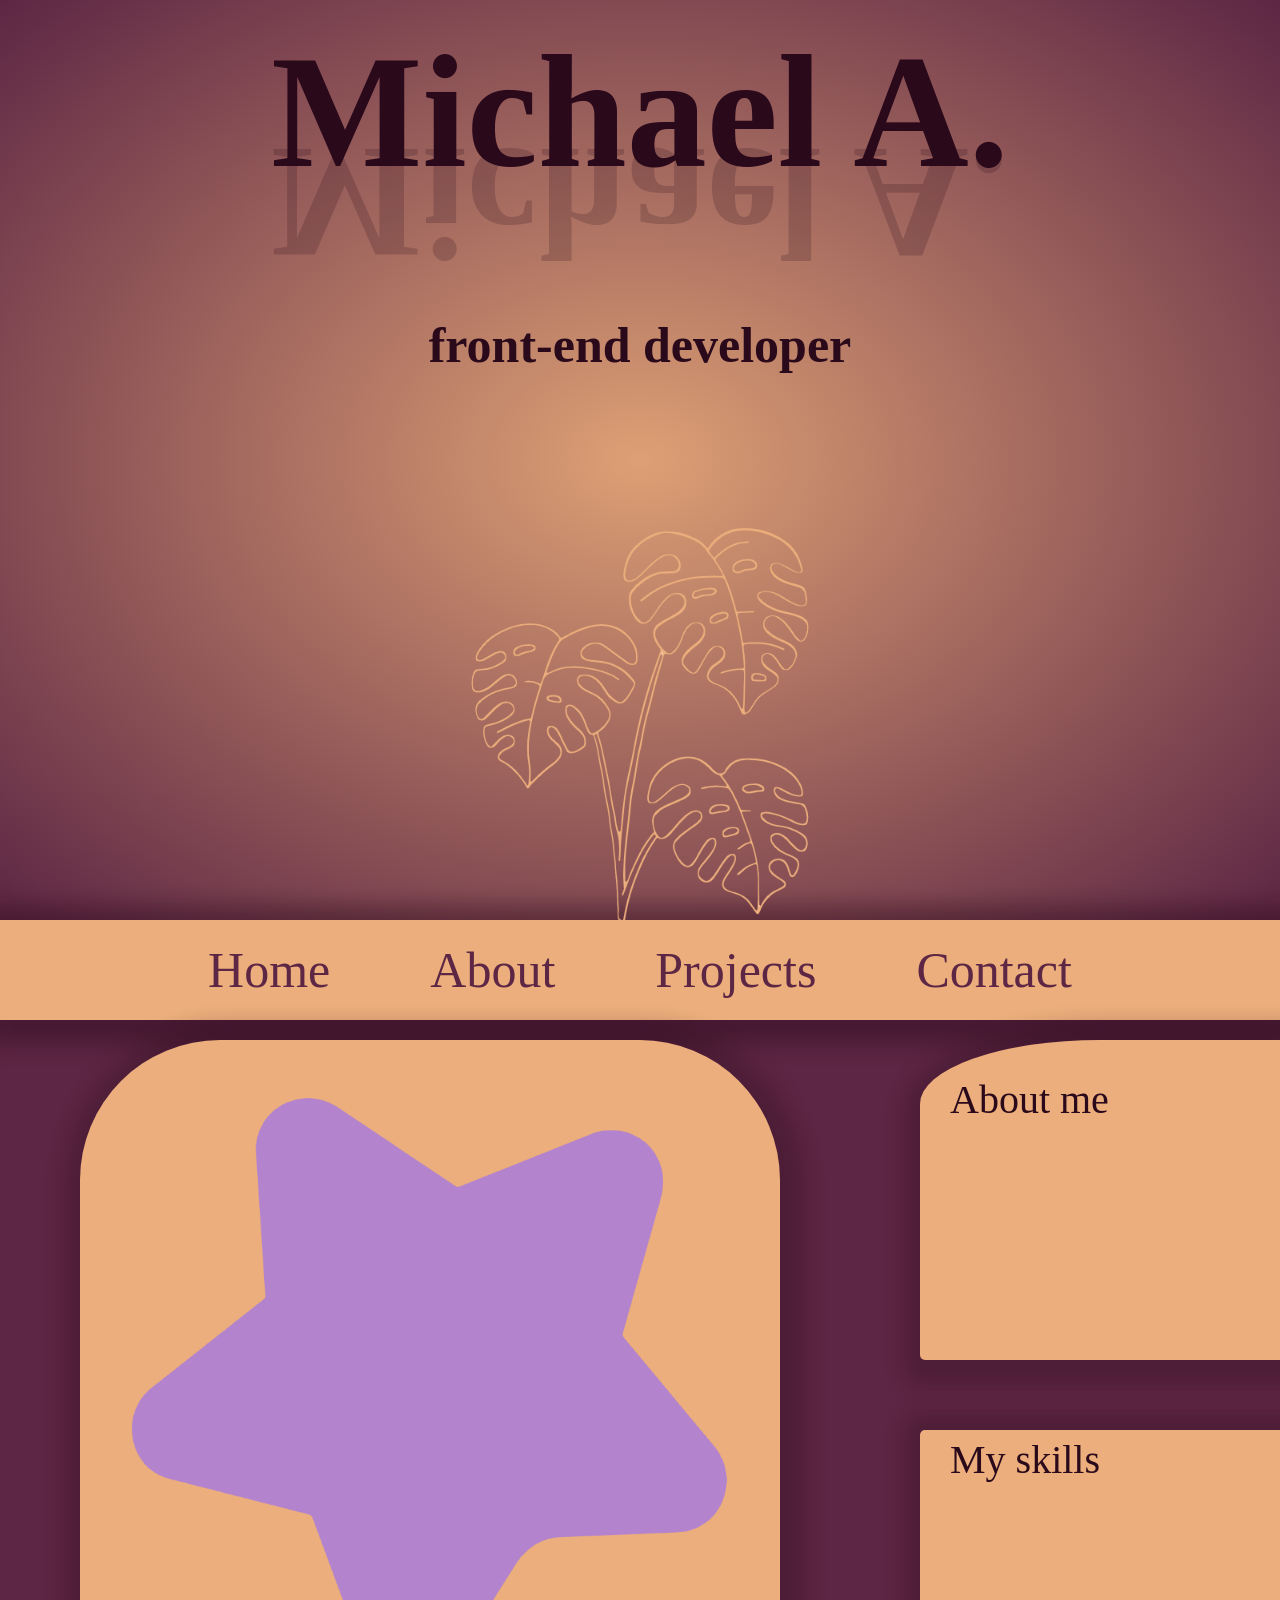
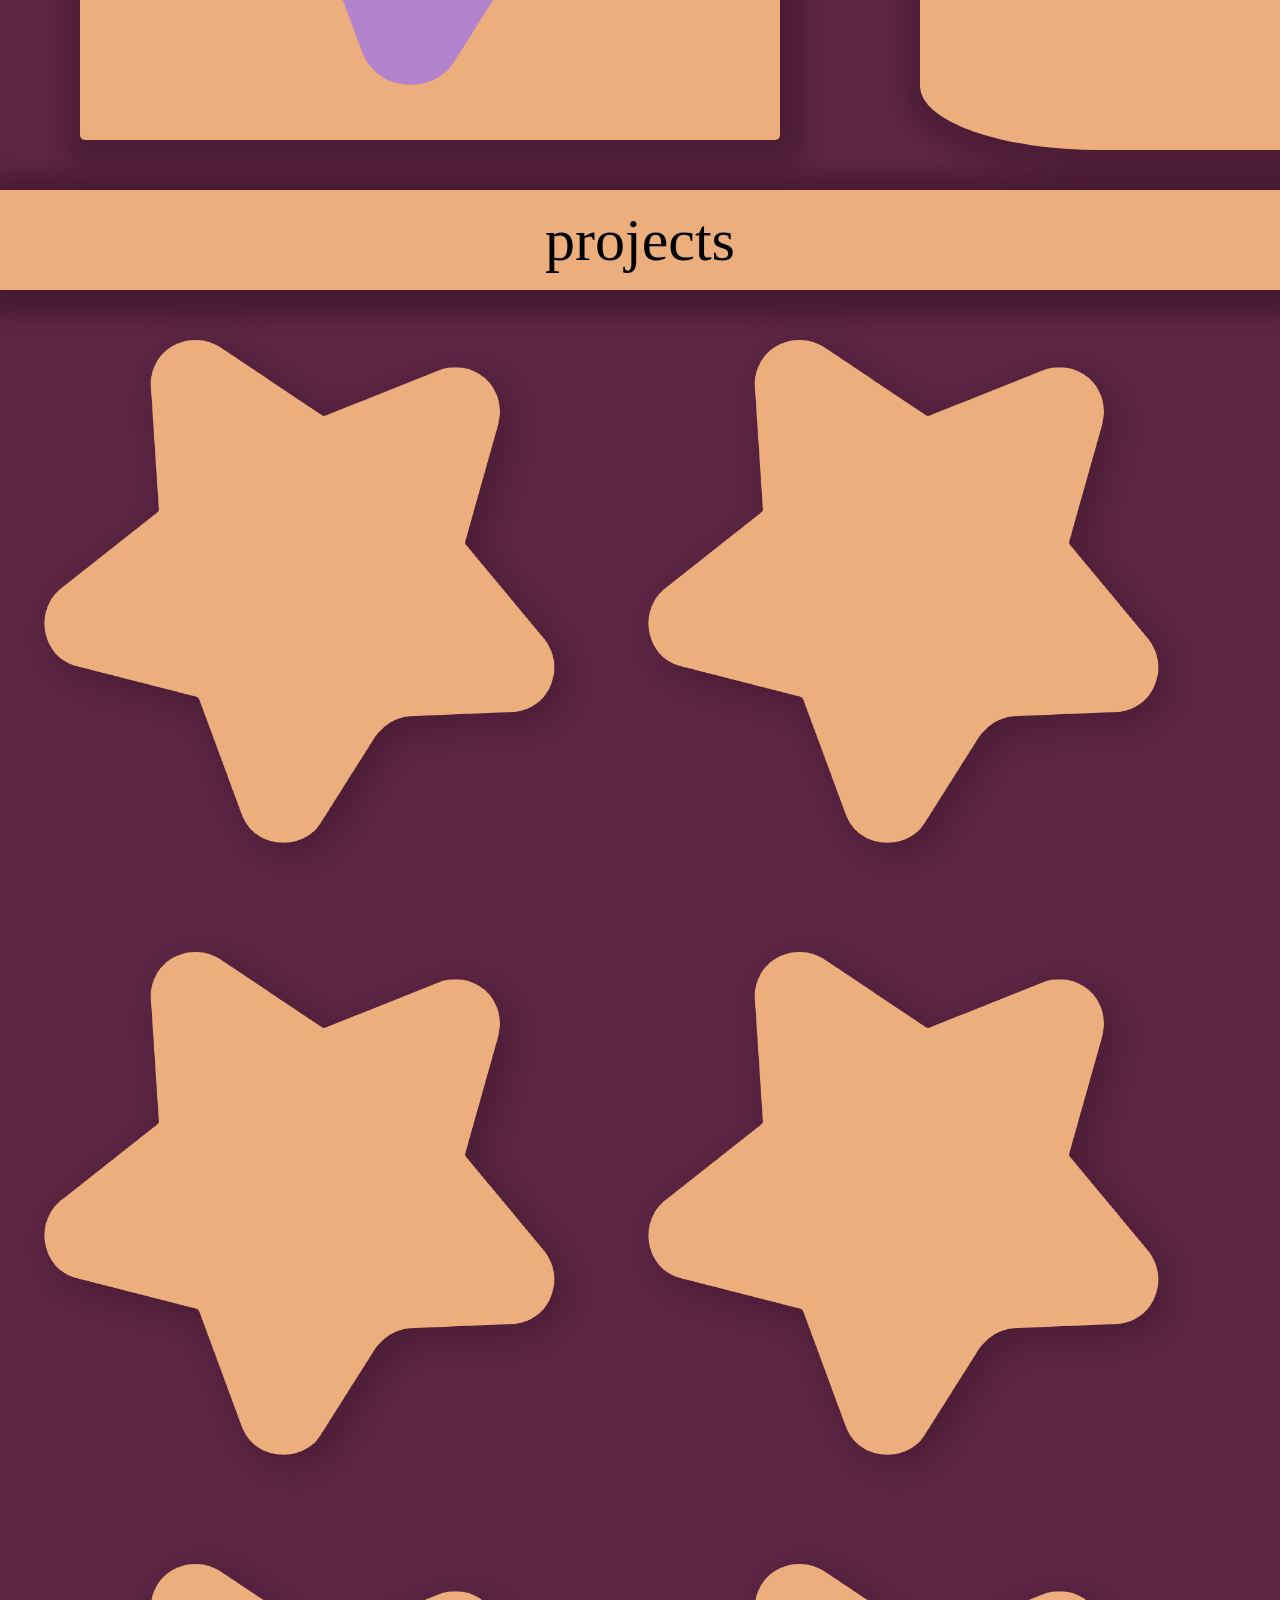
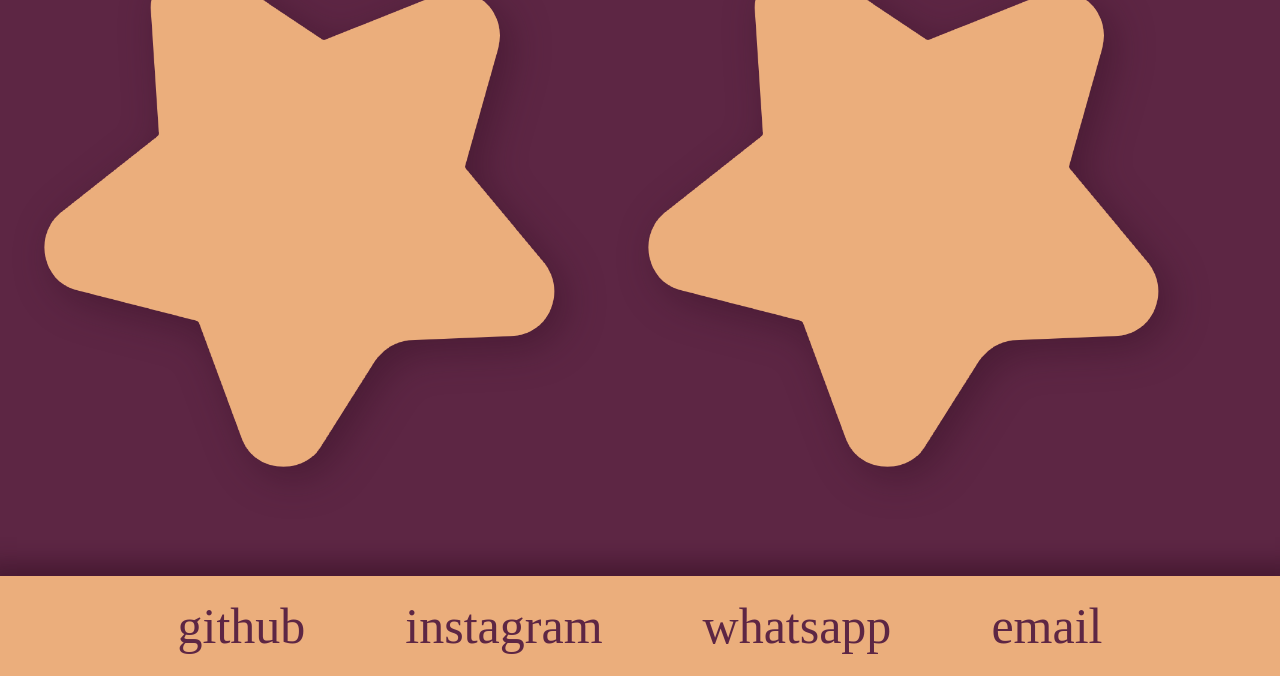
==== index.html @ 5c106587 "changed places on folder" ====
<!DOCTYPE html>
<html lang="en">
<head>
    <meta charset="UTF-8">
    <meta name="viewport" content="width=device-width, initial-scale=1.0">
    <title>Portfolio</title>
    <link rel = "stylesheet" href="style.css">
</head>
<body> 
    <header id="home">
        
        <h1>Michael A.</h1>
        <h1 class="flip">Michael A.</h1>
        <h2>front-end developer</h2>
        <img class = headerimg src = "monstera.png" alt = "some image">

    </header>
    <nav class = "top">
        <a href="#home">Home</a>
        <a href="#about">About</a>
        <a href="#projects">Projects</a>
        <a href="#contact">Contact</a>
        
        
    </nav>
    <article>
        <img class = articleimg src = "second_star.png" alt="another image">
       
        <section id="about">
            <p class="aboutme">About me</p>
            <aside>
                <p class="myskills">My skills</p>
            </aside>
        </section>
    </article>
    <nav class = "bottom">
        <p class="projectsnav">projects</p>
    </nav>
              

<projects id="projects">
                <a href="First project/bones.html"><img class= linkimg src="third_star.png"></a>
                <a href="CrudCrud/FunnyName.html"><img class= linkimg src="third_star.png"></a>
                <a href="#projects"><img class= linkimg src="third_star.png"></a>
                <a href="#contact"><img class= linkimg src="third_star.png"></a>
                <a href="#projects"><img class= linkimg src="third_star.png"></a>
                <a href="#contact"><img class= linkimg src="third_star.png"></a>
</projects>


<footer id="contact">
        <a href="https://github.com/silvamike1710-oss">github</a>
        <a href="#about">instagram</a>
        <a href="#projects">whatsapp</a>
        <a href="mailto:silvamike1710@gmail.com">email</a>
</footer>

</body> 
</html>
---- style.css ----
* {
  margin: 0;
  padding: 0;
  box-sizing: border-box;
}

body {
    background: rgb(93, 38, 68)
}


header {
    align-items: center;
    text-align: center;
    font-size: 80px;
    width: 100%;
    height: 920px;
    background: radial-gradient(rgba(235, 173, 122, 0.9),rgba(93, 38, 68, 1));
    line-height: 250px;
    display: flex;
    justify-content: center;
    flex-direction: column;
}
h1 {
    font-family: corela;
    line-height: 35px;
    color:rgb(42, 9, 27);
    margin-top: 100px;
}
.flip {
    margin-top: 55px;
    display: inline-block;
    transform: scaleY(-1);
    color: rgba(42, 9, 27, 0.2);
}
h2{
        font-family: corela;
        font-size: 50px;
        color:rgb(42, 9, 27);
    }

.headerimg {
        width: 400px;
        height: 400px;
        display: block;
        margin-top: 55px;
        
    }
/* this is supposed to have a picture of me */
.articleimg {
        width: 700px;
        height: 700px;
        margin-left: 80px;
        margin-top: 20px;
        background: rgb(235, 174, 124);
        border-radius: 20% 20% 5px 5px;
        box-shadow:5px 5px 20px 20px rgba(42, 9, 27, 0.3)

}

article {
    font-size: 40px;
    display: flex;
    color:rgb(42, 9, 27);
    
}


/* this has an about me */
section {
    width: 900px;
    height: 320px;
    background: rgb(235, 174, 124);
    flex-direction: right;
    margin-top:20px;
    border-radius: 20% 20% 5px 5px;
    margin-left: 140px;
    color:rgb(42, 9, 27);
    box-shadow:5px 5px 20px 20px rgba(42, 9, 27, 0.3)
}
p {
    font-family: "arial narrow 7";
}
.aboutme {

    margin-top: 30px;
    margin-left: 30px;
    line-height: 60px;
    color:rgb(42, 9, 27);
    
    

}

.myskills {

    margin-top: 50px;
    margin-left: 30px;
    line-height: 60px;
    color:rgb(42, 9, 27);
    


}

aside {
    width: 900px;
    height: 320px;
    background: rgb(235, 174, 124);
    flex-direction: right;
    margin-top:300px;
    border-radius: 5px 5px 20% 20% ;
    margin-left: 0px;
    box-shadow:5px 5px 20px 20px rgba(42, 9, 27, 0.3)

}


a:hover {
    text-decoration: none;
    font-size: 50px;
    color: rgb(256, 206, 111);
}

a:visited {
    text-decoration: none;
    font-size: 50px;
    color:rgb(197, 102, 50);
}


a {
    text-decoration: none;
    font-size: 50px;
    color:rgb(93, 38, 68);
    
}

.top {
    font-size: 60px;
    text-align: center;
    align-items: center;
    width: 100% ;
    height: 100px;
    background:rgb(235, 174, 124);
    line-height: 100px;
    display: flex;
    gap: 100px;
    justify-content: center;
    font-family: "arial narrow 7";
    box-shadow:0px 5px 20px 20px rgba(42, 9, 27, 0.4)
}
.bottom {
    margin-top: 50px;
    font-size: 60px;
    text-align: center;
    align-items: center;
    width: 100% ;
    height: 100px;
    background:rgb(235, 174, 124);
    line-height: 100px;
    display: flex;
    gap: 100px;
    justify-content: center;
    box-shadow:5px 5px 20px 20px rgba(42, 9, 27, 0.4)

}
projects {
    flex-direction: row;
    filter: drop-shadow(10px 10px 20px #2a091b66);
    
}

.linkimg {
    width: 600px;
    height: 600px;
}

footer {
    font-family:"arial narrow 7" ;
    font-size: 60px;
    margin-top: 50px;
    text-align: center;
    align-items: center;
    width: 100% ;
    height: 100px;
    background:rgb(235, 174, 124);
    line-height: 00px;
    display: flex;
    gap: 100px;
    justify-content: center;
    box-shadow:5px 5px 20px 20px rgba(42, 9, 27, 0.4)


}
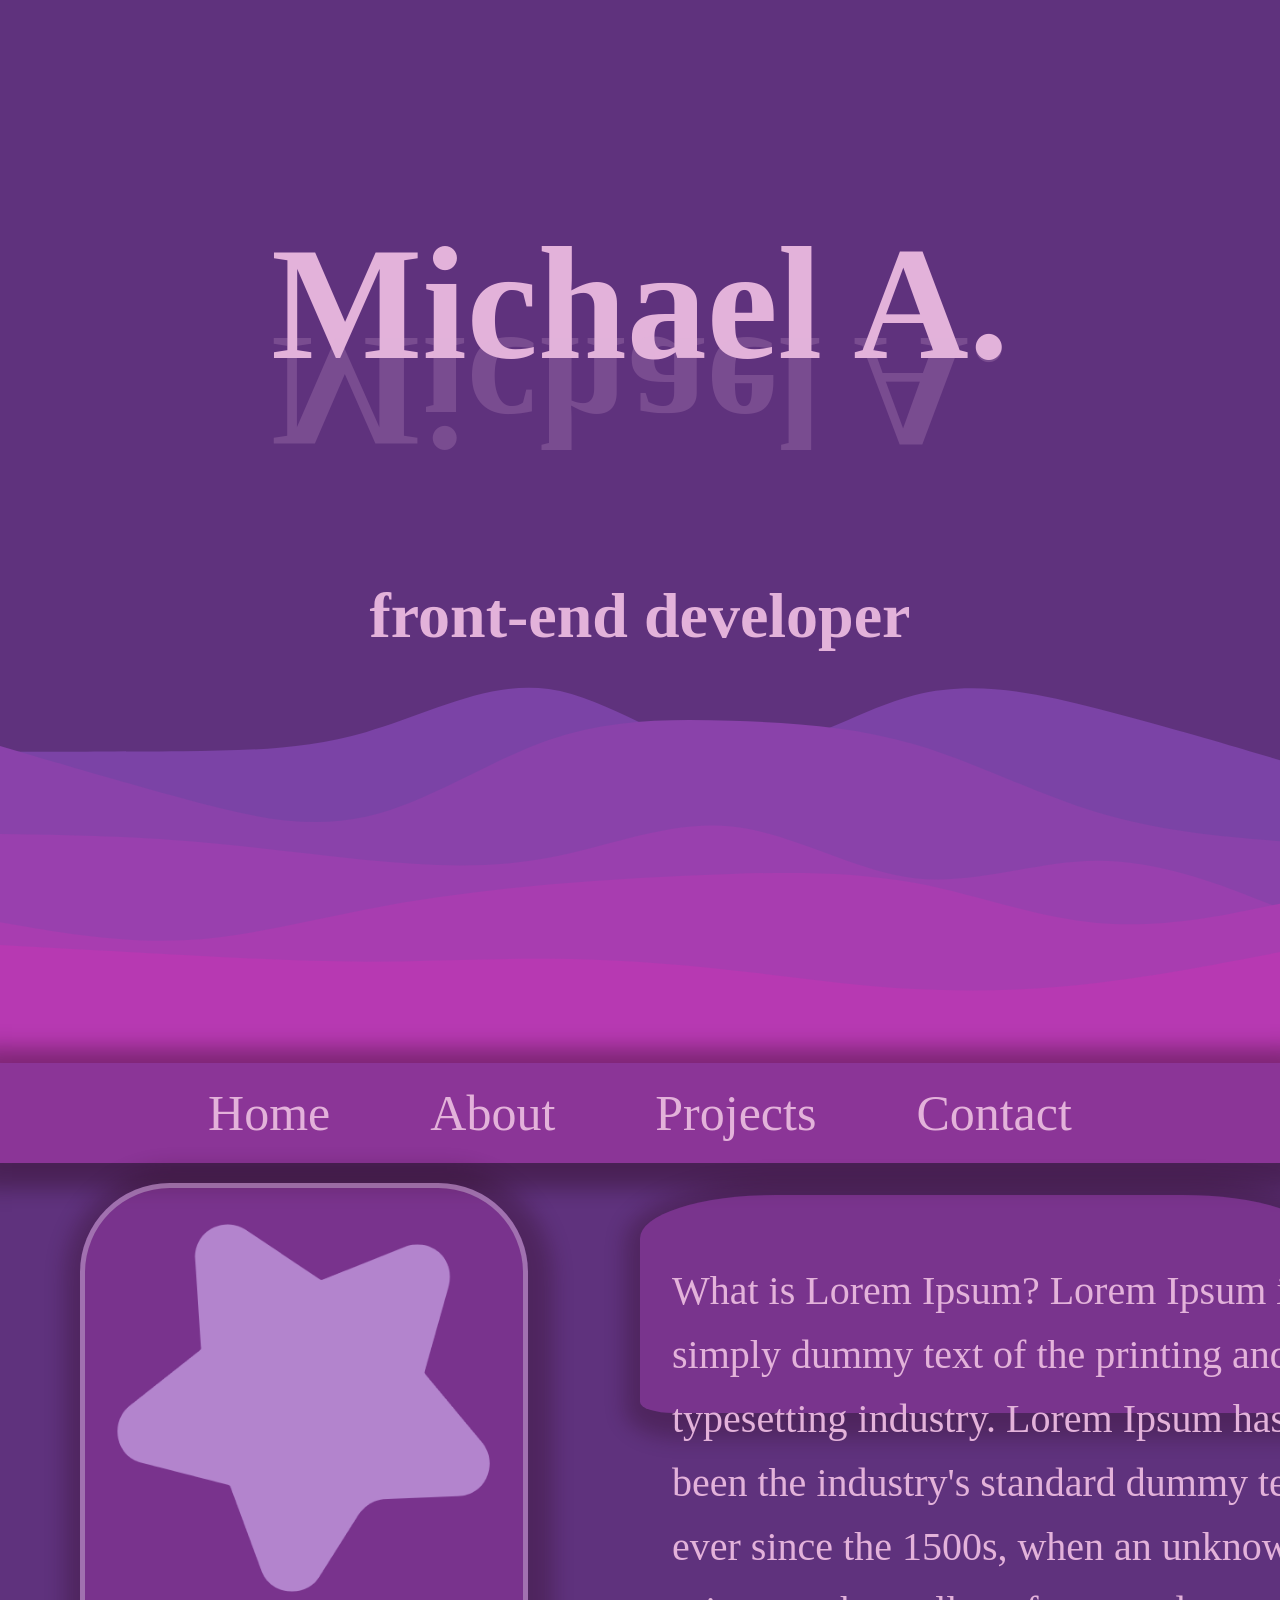
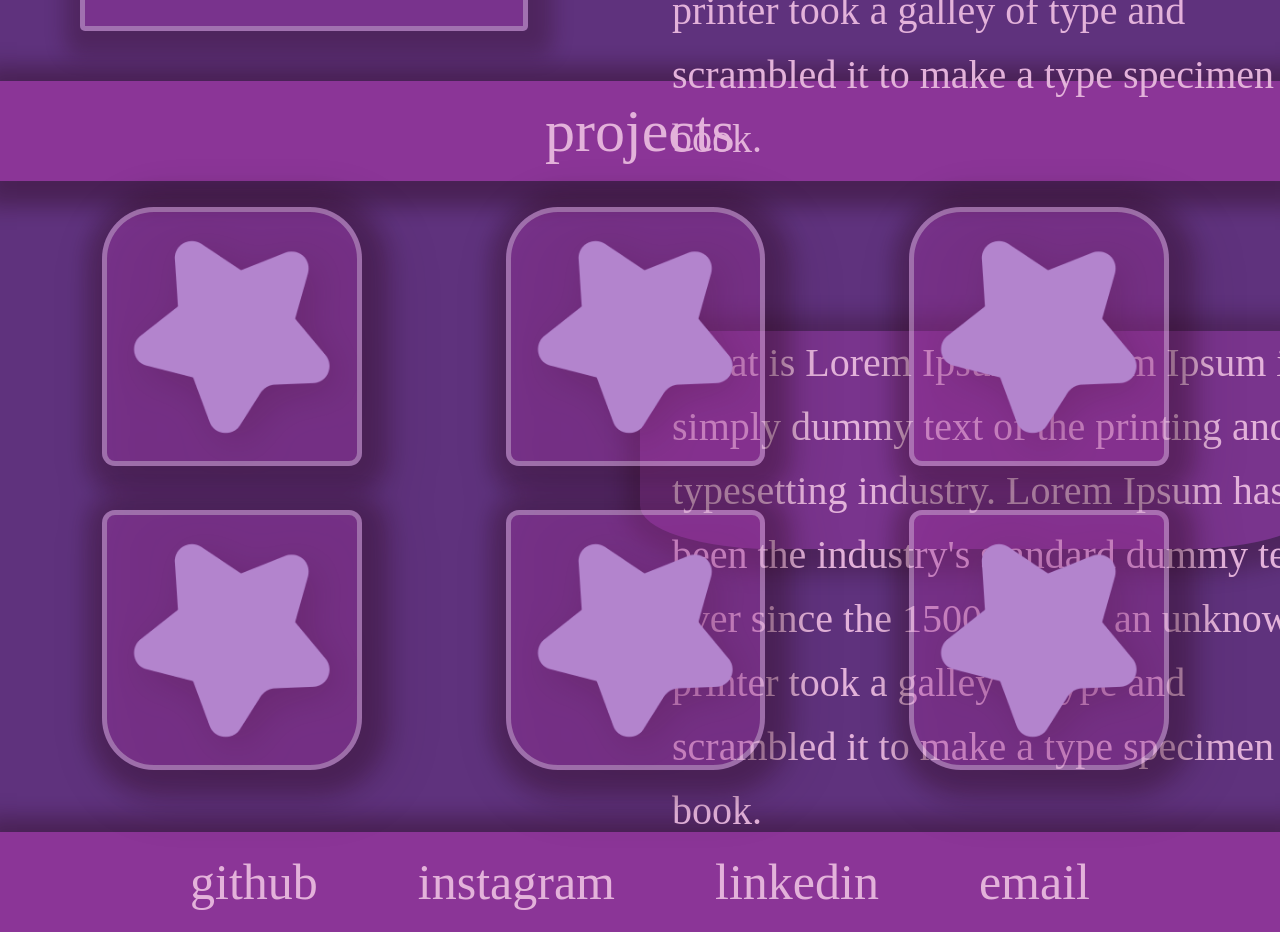
==== commit 5d7cfbe1: "changed absolutely everything" ====
--- a/index.html
+++ b/index.html
@@ -12,7 +12,7 @@
         <h1>Michael A.</h1>
         <h1 class="flip">Michael A.</h1>
         <h2>front-end developer</h2>
-        <img class = headerimg src = "monstera.png" alt = "some image">
+        <img class = headerimg src = "layered-waves-haikei.svg" alt = "some image">
 
     </header>
     <nav class = "top">
@@ -27,9 +27,15 @@
         <img class = articleimg src = "second_star.png" alt="another image">
        
         <section id="about">
-            <p class="aboutme">About me</p>
+            <p class="aboutme">What is Lorem Ipsum?
+
+Lorem Ipsum is simply dummy text of the printing and typesetting industry. Lorem Ipsum has been the industry's standard dummy 
+text ever since the 1500s, when an unknown printer took a galley of type and scrambled it to make a type specimen book. </p>
             <aside>
-                <p class="myskills">My skills</p>
+                <p class="myskills">What is Lorem Ipsum?
+
+Lorem Ipsum is simply dummy text of the printing and typesetting industry. Lorem Ipsum has been the industry's standard dummy 
+text ever since the 1500s, when an unknown printer took a galley of type and scrambled it to make a type specimen book. </p>
             </aside>
         </section>
     </article>
@@ -39,19 +45,21 @@
               
 
 <projects id="projects">
-                <a href="First project/bones.html"><img class= linkimg src="third_star.png"></a>
-                <a href="CrudCrud/FunnyName.html"><img class= linkimg src="third_star.png"></a>
-                <a href="#projects"><img class= linkimg src="third_star.png"></a>
-                <a href="#contact"><img class= linkimg src="third_star.png"></a>
-                <a href="#projects"><img class= linkimg src="third_star.png"></a>
-                <a href="#contact"><img class= linkimg src="third_star.png"></a>
+                <a href="First project/bones.html"> <img class= linkimg src="second_star.png"></a>
+                <a href="CrudCrud/FunnyName.html">  <img class= linkimg src="second_star.png"></a>
+                <a href="#projects">                <img class= linkimg src="second_star.png"></a>
+                
+                
+                <a href="#contact">                 <img class= linkimg2 src="second_star.png"></a>
+                <a href="#projects">                <img class= linkimg2 src="second_star.png"></a>
+                <a href="#projects">                 <img class= linkimg2 src="second_star.png"></a>
 </projects>
 
 
 <footer id="contact">
         <a href="https://github.com/silvamike1710-oss">github</a>
         <a href="#about">instagram</a>
-        <a href="#projects">whatsapp</a>
+        <a href="#projects">linkedin</a>
         <a href="mailto:silvamike1710@gmail.com">email</a>
 </footer>
 
--- a/style.css
+++ b/style.css
@@ -5,117 +5,125 @@
 }
 
 body {
-    background: rgb(93, 38, 68)
-}
-
-
+    background: rgb(95, 50, 125)
+    
+}
+
+p {
+    font-family: "arial narrow 7";
+}
+
+/*Main Header*/
 header {
     align-items: center;
     text-align: center;
     font-size: 80px;
     width: 100%;
-    height: 920px;
-    background: radial-gradient(rgba(235, 173, 122, 0.9),rgba(93, 38, 68, 1));
-    line-height: 250px;
+    height: auto;
+    line-height: 26rem;
     display: flex;
     justify-content: center;
     flex-direction: column;
 }
 h1 {
     font-family: corela;
-    line-height: 35px;
-    color:rgb(42, 9, 27);
-    margin-top: 100px;
+    line-height: 2rem;
+    color:rgb(227, 178, 218);
+    margin-top: 18rem;
 }
 .flip {
-    margin-top: 55px;
+    margin-top: 3.5rem;
     display: inline-block;
     transform: scaleY(-1);
-    color: rgba(42, 9, 27, 0.2);
+    color: rgba(227, 178, 218, 0.2);
 }
 h2{
         font-family: corela;
-        font-size: 50px;
-        color:rgb(42, 9, 27);
-    }
-
-.headerimg {
-        width: 400px;
-        height: 400px;
-        display: block;
-        margin-top: 55px;
+        font-size: 4rem;
+        color:rgb(227, 178, 218);
         
     }
+/*plant*/
+.headerimg {
+        width: 100%;
+        display: block;
+        z-index: -10;
+        display: flex;
+        margin-top: -48%;
+    }
+/**/
+
+
 /* this is supposed to have a picture of me */
 .articleimg {
-        width: 700px;
-        height: 700px;
+        width: 35vw;
         margin-left: 80px;
         margin-top: 20px;
-        background: rgb(235, 174, 124);
+        background:rgba(183, 57, 178, 0.3);
         border-radius: 20% 20% 5px 5px;
-        box-shadow:5px 5px 20px 20px rgba(42, 9, 27, 0.3)
-
-}
-
+        box-shadow:5px 5px 20px 20px rgba(42, 9, 27, 0.3);
+        border: 5px solid rgba(255, 255, 255, 0.3);
+}
+/*star thing, temporary*/
 article {
     font-size: 40px;
     display: flex;
-    color:rgb(42, 9, 27);
+    color:rgba(227, 178, 218);
+    
     
 }
 
 
 /* this has an about me */
 section {
-    width: 900px;
-    height: 320px;
-    background: rgb(235, 174, 124);
+    width: 53vw;
+    height: 17vw;
+    background:rgba(183, 57, 178, 0.3);
     flex-direction: right;
-    margin-top:20px;
-    border-radius: 20% 20% 5px 5px;
-    margin-left: 140px;
-    color:rgb(42, 9, 27);
-    box-shadow:5px 5px 20px 20px rgba(42, 9, 27, 0.3)
-}
-p {
-    font-family: "arial narrow 7";
-}
+    margin-top:2rem;
+    border-radius: 20% 20% 5% 5%  ;
+    margin-left: 7rem;
+    color:rgb(227, 178, 218);
+    box-shadow:5px 5px 20px 20px rgba(42, 9, 27, 0.3);
+    
+}
+/*inside section*/
 .aboutme {
 
-    margin-top: 30px;
-    margin-left: 30px;
-    line-height: 60px;
-    color:rgb(42, 9, 27);
-    
-    
-
-}
-
+    margin-top: 4rem;
+    margin-left: 2rem;
+    line-height: 4rem;
+    color:rgb(227, 178, 218);
+    
+    
+
+}
+/*inside aside*/
 .myskills {
-
-    margin-top: 50px;
-    margin-left: 30px;
-    line-height: 60px;
-    color:rgb(42, 9, 27);
-    
-
-
-}
-
+    
+    margin-top: 3rem;
+    margin-left: 2rem;
+    line-height: 4rem;
+    color:rgb(227, 178, 218);
+    
+
+
+}
+/*under section*/
 aside {
-    width: 900px;
-    height: 320px;
-    background: rgb(235, 174, 124);
+    width: 53vw;
+    height: 17vw;
+    background:rgba(183, 57, 178, 0.3);
     flex-direction: right;
-    margin-top:300px;
-    border-radius: 5px 5px 20% 20% ;
+    margin-top:10rem;
+    border-radius: 5% 5% 20% 20% ;
     margin-left: 0px;
-    box-shadow:5px 5px 20px 20px rgba(42, 9, 27, 0.3)
-
-}
-
-
+    box-shadow:5px 5px 20px 20px rgba(42, 9, 27, 0.3);
+    
+
+}
+
+/*nav things*/
 a:hover {
     text-decoration: none;
     font-size: 50px;
@@ -132,7 +140,7 @@
 a {
     text-decoration: none;
     font-size: 50px;
-    color:rgb(93, 38, 68);
+    color:rgb(227, 178, 218);
     
 }
 
@@ -142,7 +150,7 @@
     align-items: center;
     width: 100% ;
     height: 100px;
-    background:rgb(235, 174, 124);
+    background:rgba(183, 57, 178, 0.5);
     line-height: 100px;
     display: flex;
     gap: 100px;
@@ -157,23 +165,52 @@
     align-items: center;
     width: 100% ;
     height: 100px;
-    background:rgb(235, 174, 124);
+    background:rgba(183, 57, 178, 0.5);
     line-height: 100px;
     display: flex;
     gap: 100px;
     justify-content: center;
-    box-shadow:5px 5px 20px 20px rgba(42, 9, 27, 0.4)
-
-}
+    box-shadow:5px 5px 20px 20px rgba(42, 9, 27, 0.4);
+    color: rgb(227, 178, 218);
+
+}
+
+/*gotta grid this*/
 projects {
-    flex-direction: row;
+    display: grid;
+    grid-template-columns: repeat(3, 1fr);
+    gap: 2rem;
+    margin-top: 2%;
+    margin-left: 8%;
+    margin-right: 0;
+    justify-content: center;
     filter: drop-shadow(10px 10px 20px #2a091b66);
-    
-}
+    justify-content: space-around;
+    
+}
+
+/*each individual project*/
 
 .linkimg {
-    width: 600px;
-    height: 600px;
+        width: 70%;
+        background:rgba(183, 57, 178, 0.3);
+        border-radius: 20% 20% 5% 5%;
+        box-shadow:5px 5px 20px 20px rgba(42, 9, 27, 0.3);
+        border: 5px solid rgba(255, 255, 255, 0.3);
+        box-sizing: border-box; 
+        padding: 10px;
+        color:rgba(227, 178, 218);
+        
+}
+.linkimg2 {
+        width: 70%;
+        background:rgba(183, 57, 178, 0.3);
+        border-radius: 5% 5% 20% 20% ;
+        box-shadow:5px 5px 20px 20px rgba(42, 9, 27, 0.3);
+        border: 5px solid rgba(255, 255, 255, 0.3);
+        box-sizing: border-box; 
+        padding: 10px;
+        color:rgba(227, 178, 218);
 }
 
 footer {
@@ -184,7 +221,7 @@
     align-items: center;
     width: 100% ;
     height: 100px;
-    background:rgb(235, 174, 124);
+    background:rgba(183, 57, 178, 0.5);
     line-height: 00px;
     display: flex;
     gap: 100px;
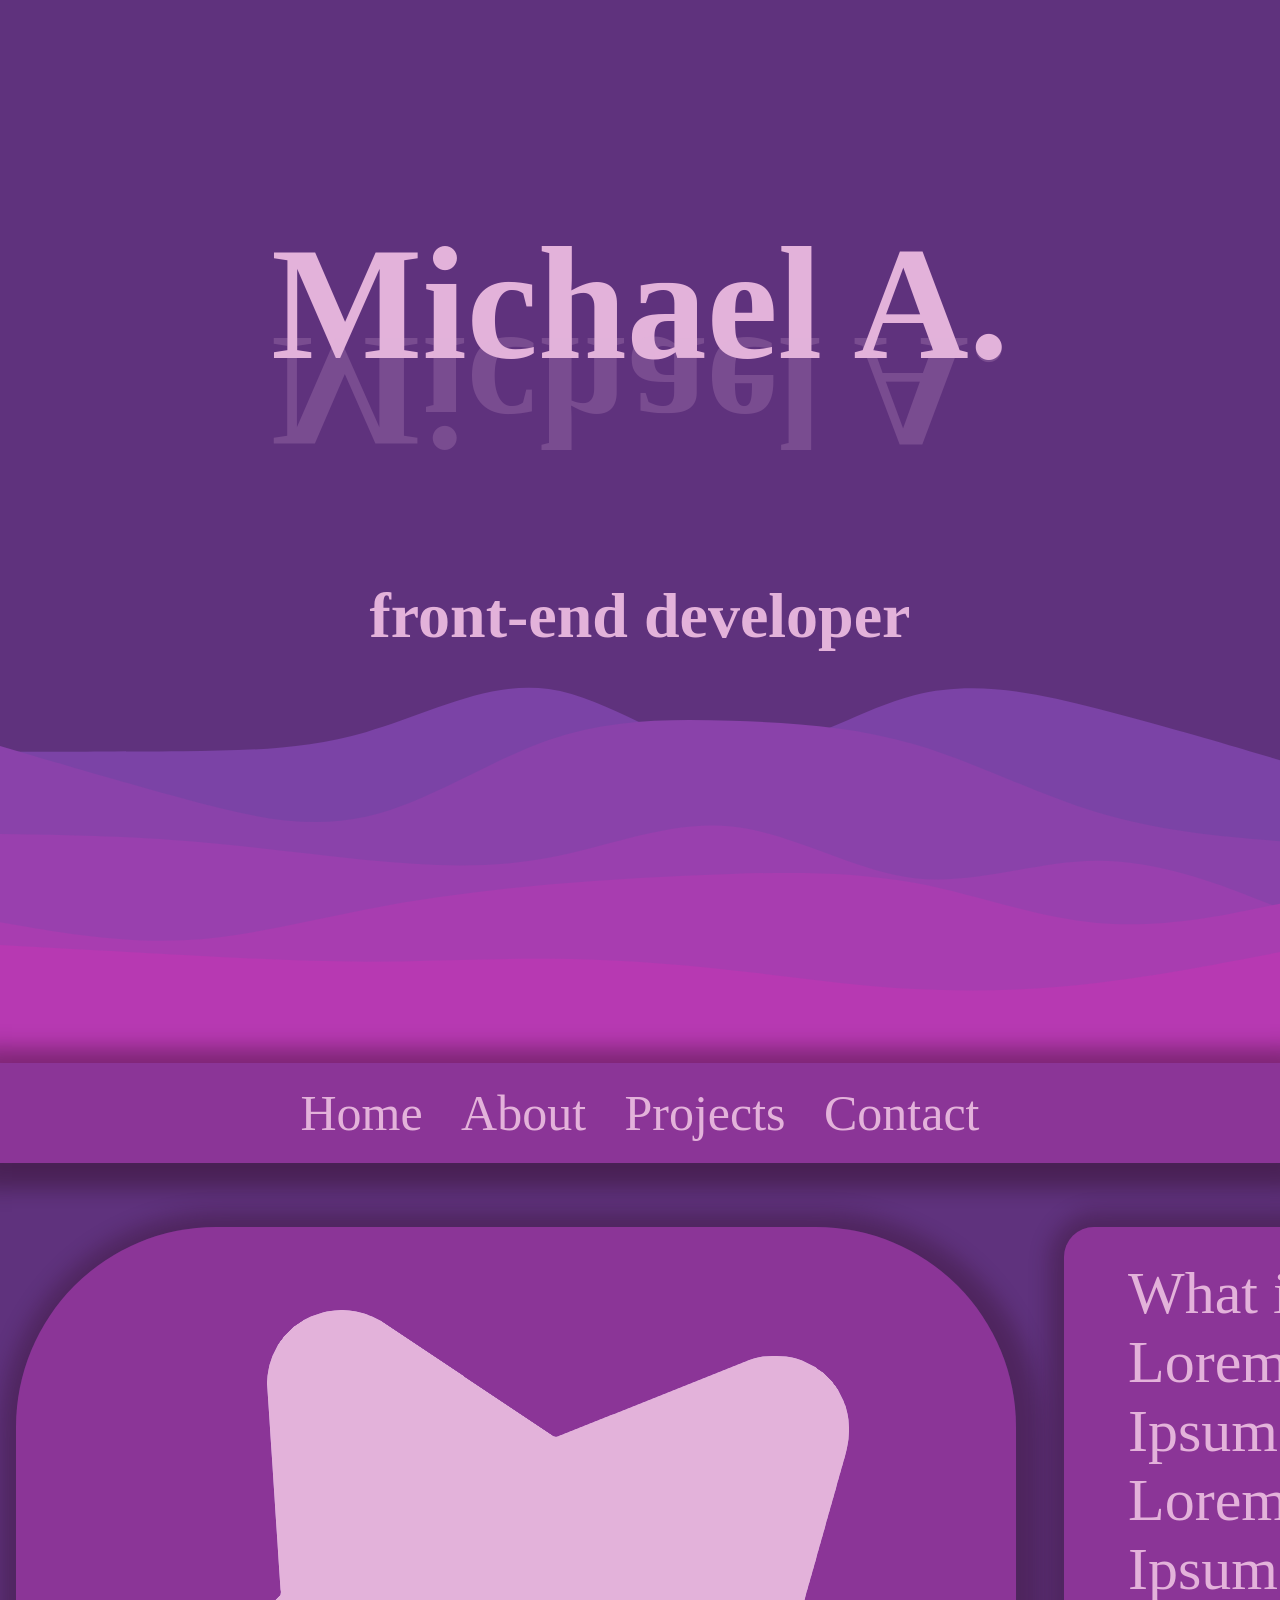
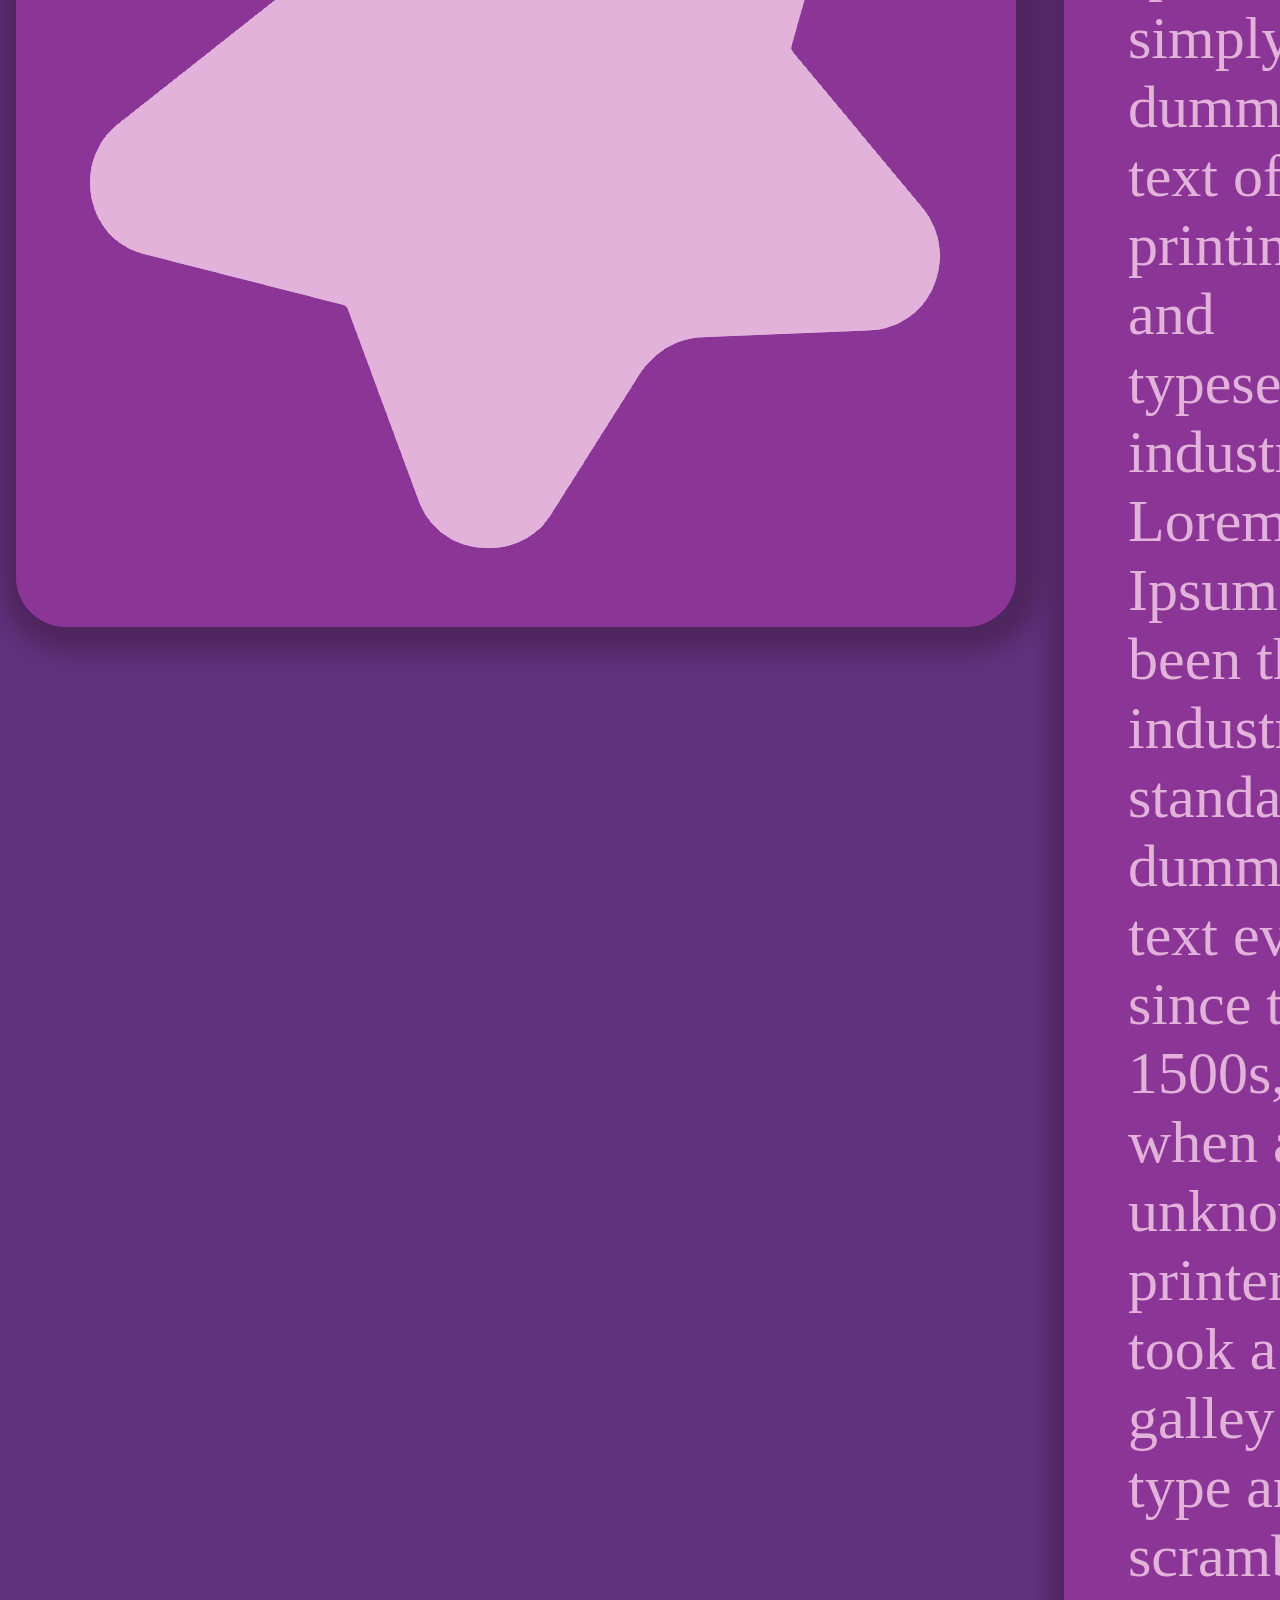
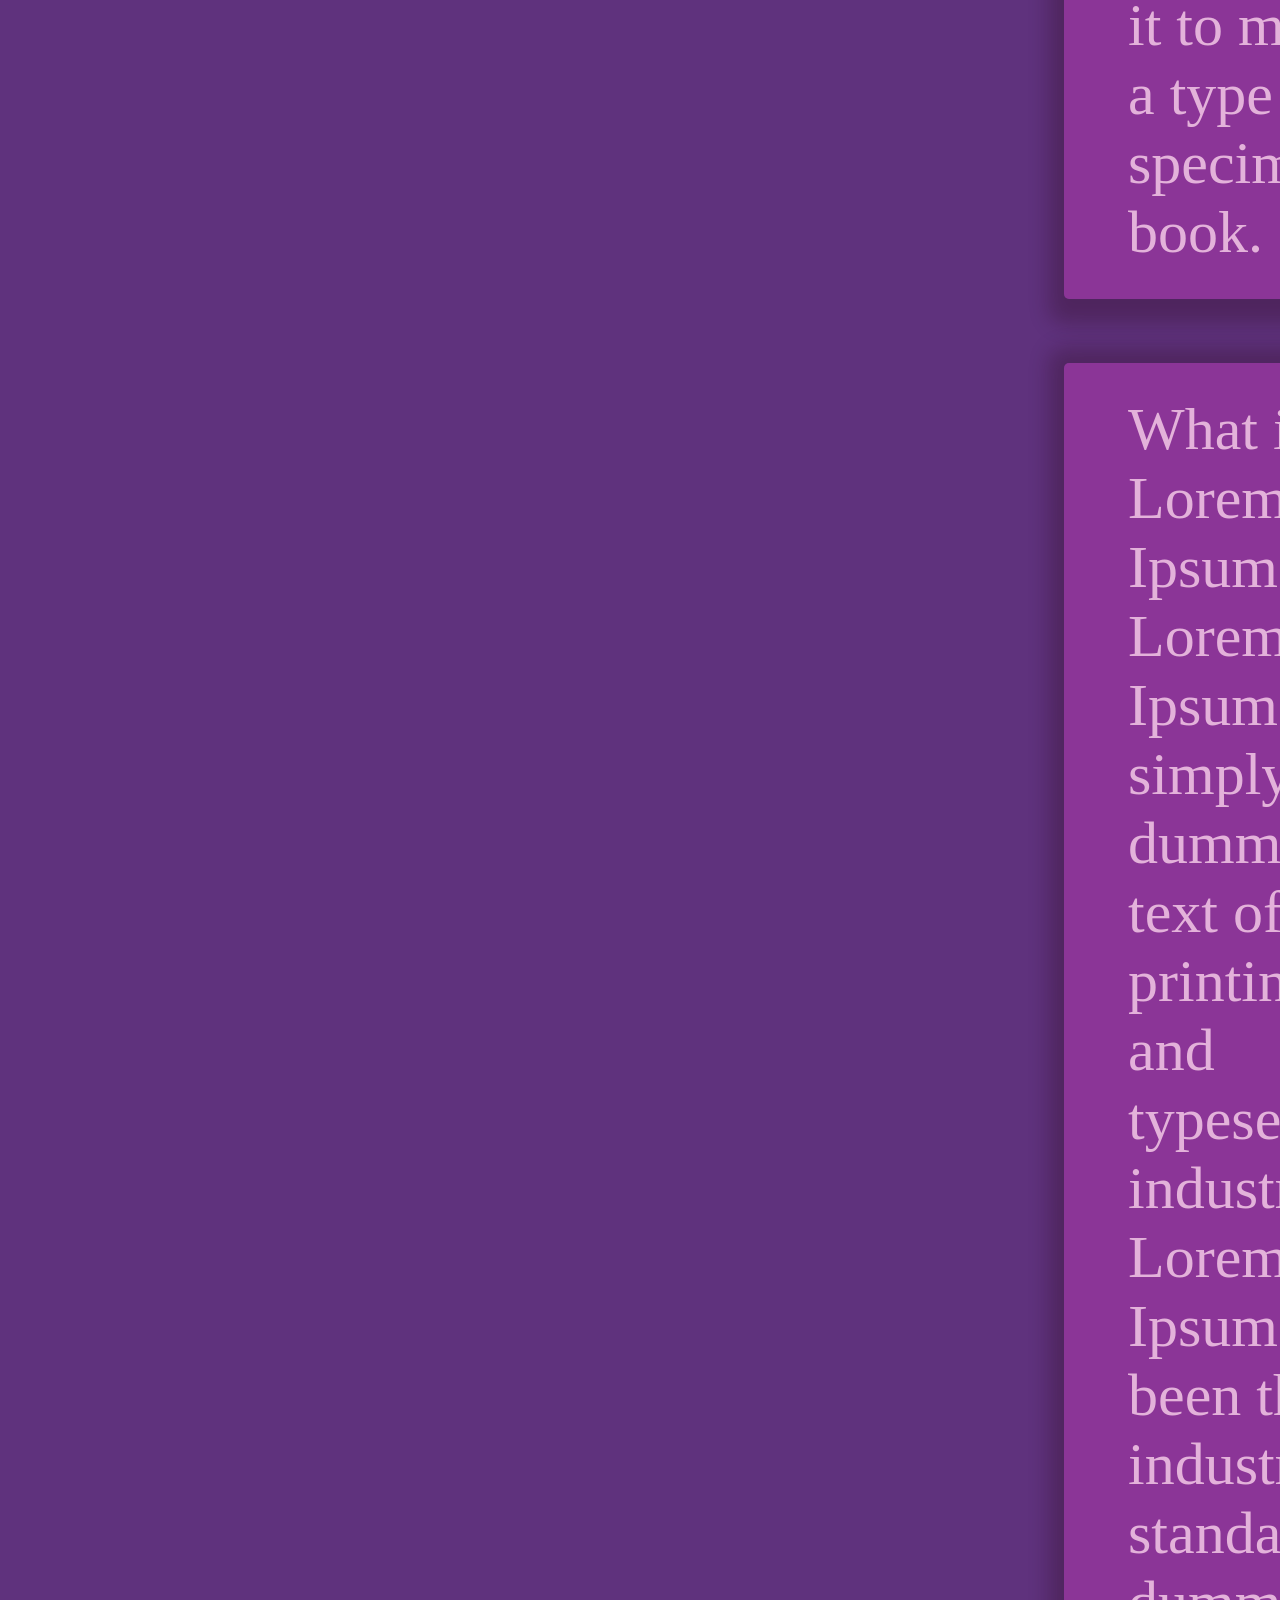
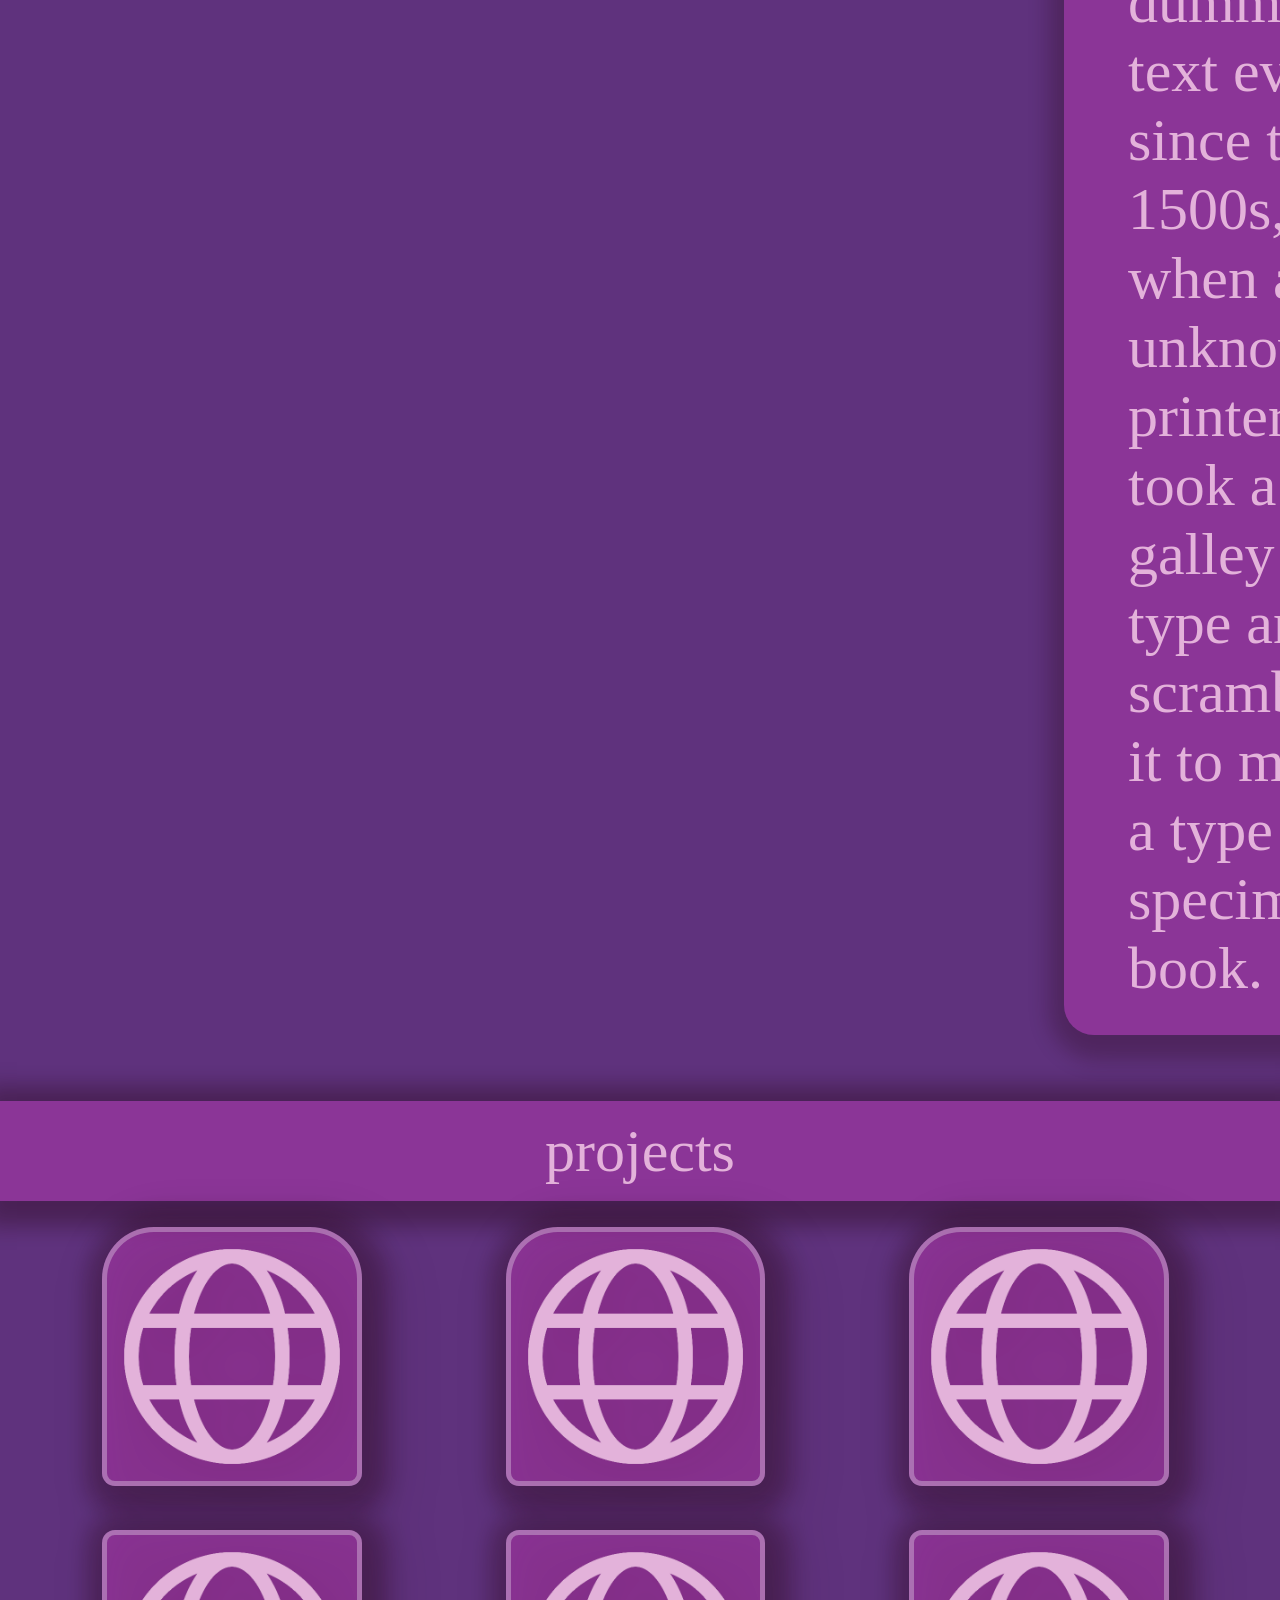
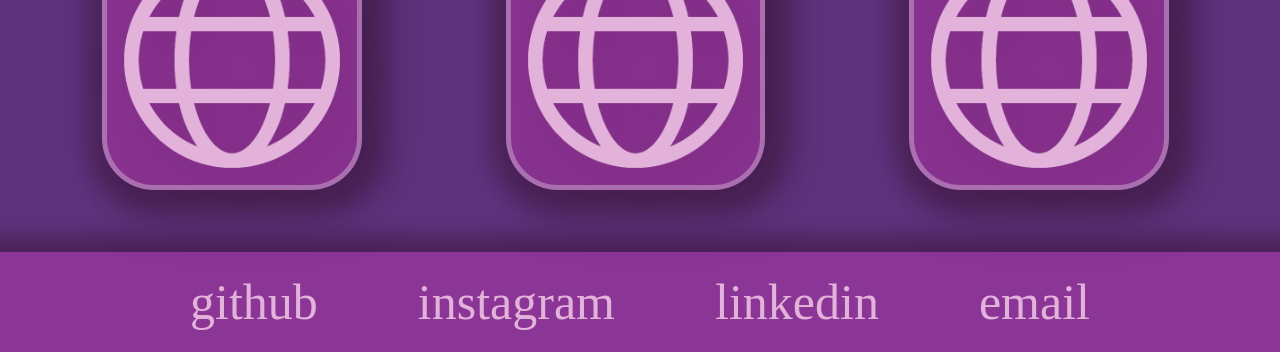
==== commit 43c9297d: "bunch of shit" ====
--- a/index.html
+++ b/index.html
@@ -26,18 +26,25 @@
     <article>
         <img class = articleimg src = "second_star.png" alt="another image">
        
-        <section id="about">
-            <p class="aboutme">What is Lorem Ipsum?
+        <main>
+            
+                    <section id="about">
+                        <p class="aboutme">What is Lorem Ipsum?
 
-Lorem Ipsum is simply dummy text of the printing and typesetting industry. Lorem Ipsum has been the industry's standard dummy 
-text ever since the 1500s, when an unknown printer took a galley of type and scrambled it to make a type specimen book. </p>
-            <aside>
-                <p class="myskills">What is Lorem Ipsum?
+            Lorem Ipsum is simply dummy text of the printing and typesetting industry. Lorem Ipsum has been the industry's standard dummy 
+            text ever since the 1500s, when an unknown printer took a galley of type and scrambled it to make a type specimen book. </p>
+                        
+                    </section>
 
-Lorem Ipsum is simply dummy text of the printing and typesetting industry. Lorem Ipsum has been the industry's standard dummy 
-text ever since the 1500s, when an unknown printer took a galley of type and scrambled it to make a type specimen book. </p>
-            </aside>
-        </section>
+
+                    <aside>
+                            <p class="myskills">What is Lorem Ipsum?
+
+            Lorem Ipsum is simply dummy text of the printing and typesetting industry. Lorem Ipsum has been the industry's standard dummy 
+            text ever since the 1500s, when an unknown printer took a galley of type and scrambled it to make a type specimen book. </p>
+                    </aside>
+             
+        </main>
     </article>
     <nav class = "bottom">
         <p class="projectsnav">projects</p>
@@ -45,14 +52,14 @@
               
 
 <projects id="projects">
-                <a href="First project/bones.html"> <img class= linkimg src="second_star.png"></a>
-                <a href="CrudCrud/FunnyName.html">  <img class= linkimg src="second_star.png"></a>
-                <a href="#projects">                <img class= linkimg src="second_star.png"></a>
+                <a href="First project/bones.html"> <img class= linkimg src="internet.png"></a>
+                <a href="CrudCrud/FunnyName.html">  <img class= linkimg src="internet.png"></a>
+                <a href="#projects">                <img class= linkimg src="internet.png"></a>
                 
                 
-                <a href="#contact">                 <img class= linkimg2 src="second_star.png"></a>
-                <a href="#projects">                <img class= linkimg2 src="second_star.png"></a>
-                <a href="#projects">                 <img class= linkimg2 src="second_star.png"></a>
+                <a href="#contact">                 <img class= linkimg2 src="internet.png"></a>
+                <a href="#projects">                <img class= linkimg2 src="internet.png"></a>
+                <a href="#projects">                 <img class= linkimg2 src="internet.png"></a>
 </projects>
 
 
--- a/style.css
+++ b/style.css
@@ -55,71 +55,81 @@
 
 
 /* this is supposed to have a picture of me */
+
+
+
+/*star thing, temporary*/
+    
+   
+article {
+    font-size: clamp(20px, 3vw, 45px);
+    width: 100%;
+    display: flex;
+    color:rgba(227, 178, 218);
+    gap: 3rem;
+    align-items: flex-start;
+    margin: 0;
+    padding: 1rem;
+    justify-content: flex-start;
+   
+}
+
 .articleimg {
-        width: 35vw;
-        margin-left: 80px;
-        margin-top: 20px;
-        background:rgba(183, 57, 178, 0.3);
-        border-radius: 20% 20% 5px 5px;
+        width: 100%;
+        background:rgba(183, 57, 178, 0.5);
+        border-radius: 20% 20% 5% 5%;
         box-shadow:5px 5px 20px 20px rgba(42, 9, 27, 0.3);
-        border: 5px solid rgba(255, 255, 255, 0.3);
-}
-/*star thing, temporary*/
-article {
-    font-size: 40px;
-    display: flex;
-    color:rgba(227, 178, 218);
-    
-    
-}
-
-
+        
+        
+}
+main {
+    display: flex;
+    flex-direction: column;
+    gap: 4rem;
+    align-items: flex-end;
+    
+}
 /* this has an about me */
 section {
-    width: 53vw;
-    height: 17vw;
-    background:rgba(183, 57, 178, 0.3);
-    flex-direction: right;
-    margin-top:2rem;
-    border-radius: 20% 20% 5% 5%  ;
-    margin-left: 7rem;
+    padding: 2rem;
+    width: 100%;
+    height: auto;
+    background:rgba(183, 57, 178, 0.5);
+    margin:0;
     color:rgb(227, 178, 218);
     box-shadow:5px 5px 20px 20px rgba(42, 9, 27, 0.3);
+    border-radius: 30px 30px 5px 5px;
     
 }
 /*inside section*/
 .aboutme {
-
-    margin-top: 4rem;
+    font-size: clamp(20px, 5vw, 60px);
     margin-left: 2rem;
-    line-height: 4rem;
-    color:rgb(227, 178, 218);
-    
-    
-
-}
+    color:rgb(227, 178, 218);
+}
+
+/*under section*/
+aside {
+    padding: 2rem;
+    width: 100%;
+    height: auto;
+    background:rgba(183, 57, 178, 0.5);
+    margin-top:2rem;
+    margin:0;
+    color:rgb(227, 178, 218);
+    box-shadow:5px 5px 20px 20px rgba(42, 9, 27, 0.3);
+    border-radius: 5px 5px 30px 30px ;
+
+}
+
+
 /*inside aside*/
 .myskills {
-    
-    margin-top: 3rem;
+    font-size: clamp(20px, 5vw, 60px);
     margin-left: 2rem;
-    line-height: 4rem;
-    color:rgb(227, 178, 218);
-    
-
-
-}
-/*under section*/
-aside {
-    width: 53vw;
-    height: 17vw;
-    background:rgba(183, 57, 178, 0.3);
-    flex-direction: right;
-    margin-top:10rem;
-    border-radius: 5% 5% 20% 20% ;
-    margin-left: 0px;
-    box-shadow:5px 5px 20px 20px rgba(42, 9, 27, 0.3);
-    
+    color:rgb(227, 178, 218);
+    
+
 
 }
 
@@ -153,10 +163,11 @@
     background:rgba(183, 57, 178, 0.5);
     line-height: 100px;
     display: flex;
-    gap: 100px;
+    gap:  clamp(0.5rem, 3vw, 3rem);
     justify-content: center;
     font-family: "arial narrow 7";
-    box-shadow:0px 5px 20px 20px rgba(42, 9, 27, 0.4)
+    box-shadow:0px 5px 20px 20px rgba(42, 9, 27, 0.4);
+    margin-bottom: 3rem;
 }
 .bottom {
     margin-top: 50px;
@@ -168,7 +179,7 @@
     background:rgba(183, 57, 178, 0.5);
     line-height: 100px;
     display: flex;
-    gap: 100px;
+    gap:  clamp(0.5rem, 3vw, 3rem);
     justify-content: center;
     box-shadow:5px 5px 20px 20px rgba(42, 9, 27, 0.4);
     color: rgb(227, 178, 218);
@@ -193,7 +204,7 @@
 
 .linkimg {
         width: 70%;
-        background:rgba(183, 57, 178, 0.3);
+        background:rgba(183, 57, 178, 0.5);
         border-radius: 20% 20% 5% 5%;
         box-shadow:5px 5px 20px 20px rgba(42, 9, 27, 0.3);
         border: 5px solid rgba(255, 255, 255, 0.3);
@@ -204,7 +215,7 @@
 }
 .linkimg2 {
         width: 70%;
-        background:rgba(183, 57, 178, 0.3);
+        background:rgba(183, 57, 178, 0.5);
         border-radius: 5% 5% 20% 20% ;
         box-shadow:5px 5px 20px 20px rgba(42, 9, 27, 0.3);
         border: 5px solid rgba(255, 255, 255, 0.3);
@@ -229,4 +240,30 @@
     box-shadow:5px 5px 20px 20px rgba(42, 9, 27, 0.4)
 
 
+}
+@media (max-width: 768px){
+
+    article {
+        display: flex;
+        flex-direction: column;   
+        min-height: 100vh;
+        gap: 2rem;
+        margin: 0;
+        padding: 1rem;
+    }
+
+    .articleimg {
+        width: 100%;   
+    }
+
+    
+main {
+        align-items: stretch;
+    }
+
+    section,
+    aside {
+        width: 100%;   
+        margin: 0;     
+    }
 }
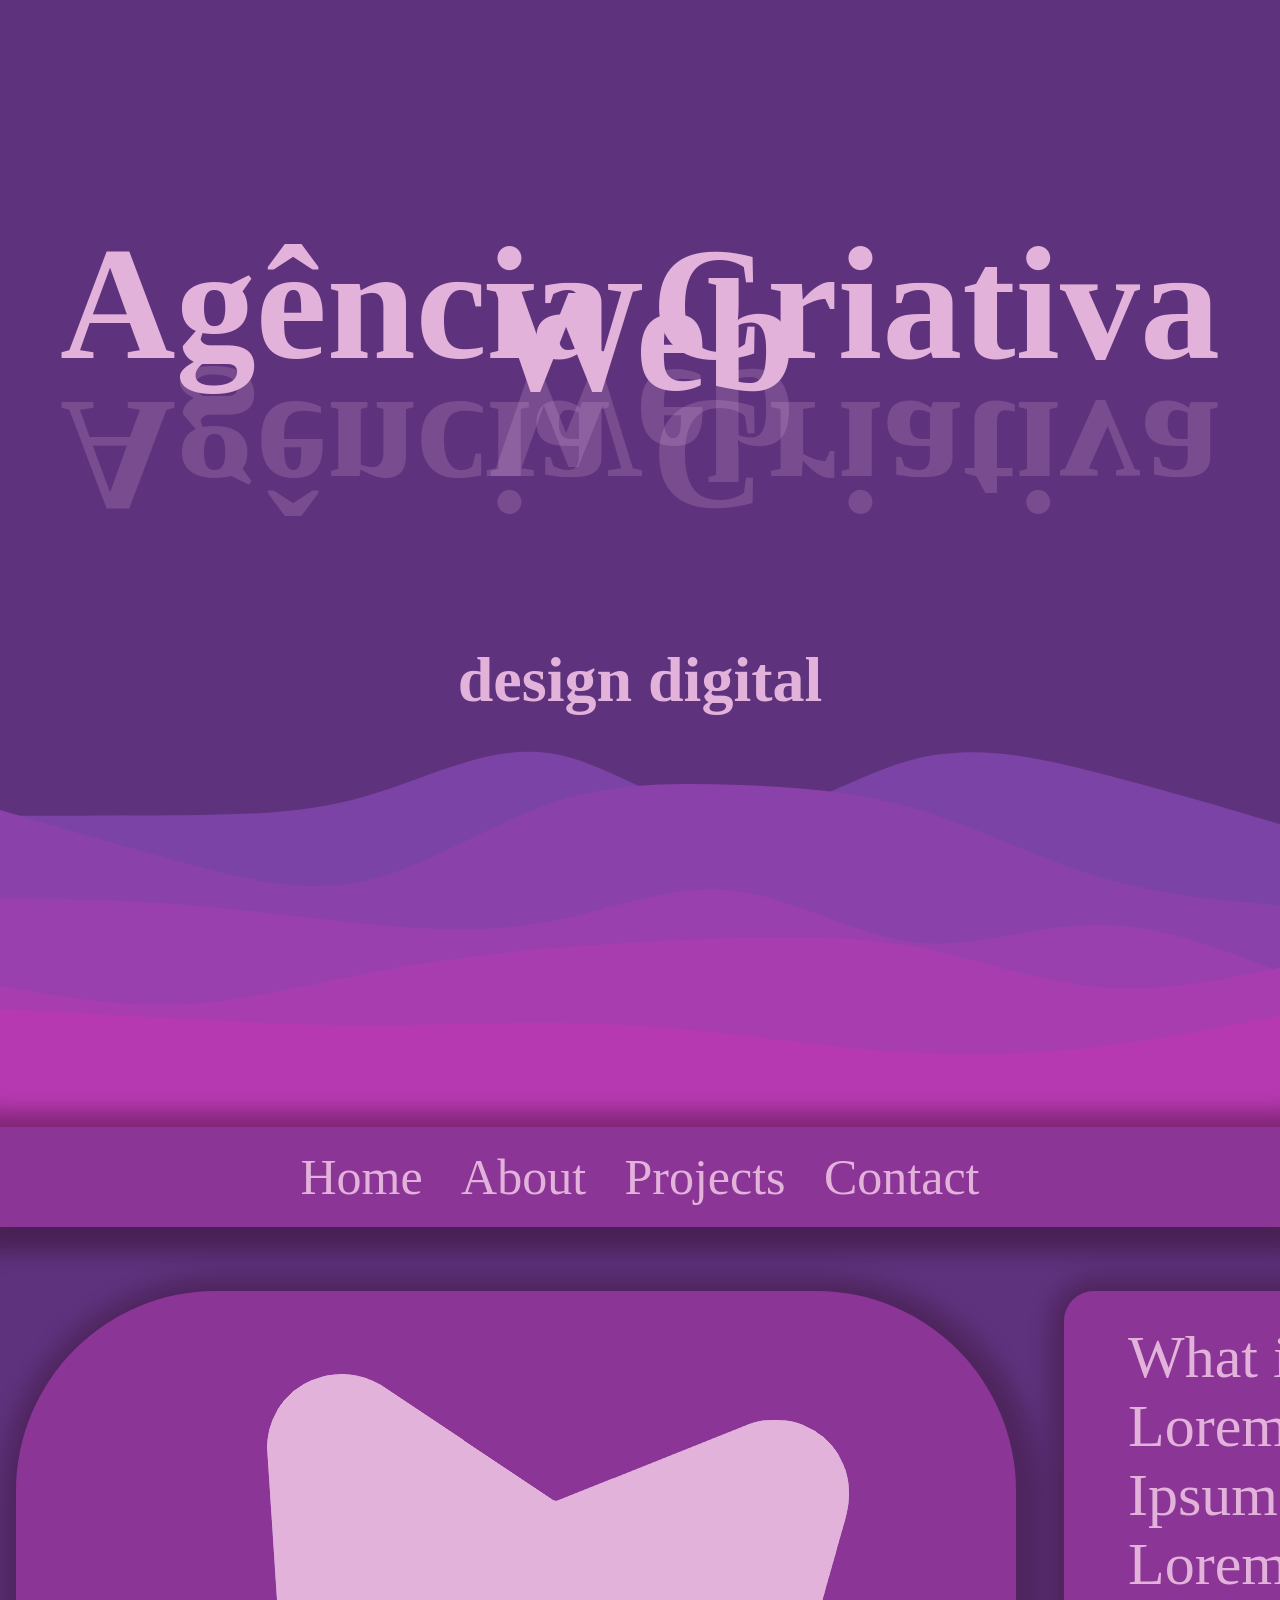
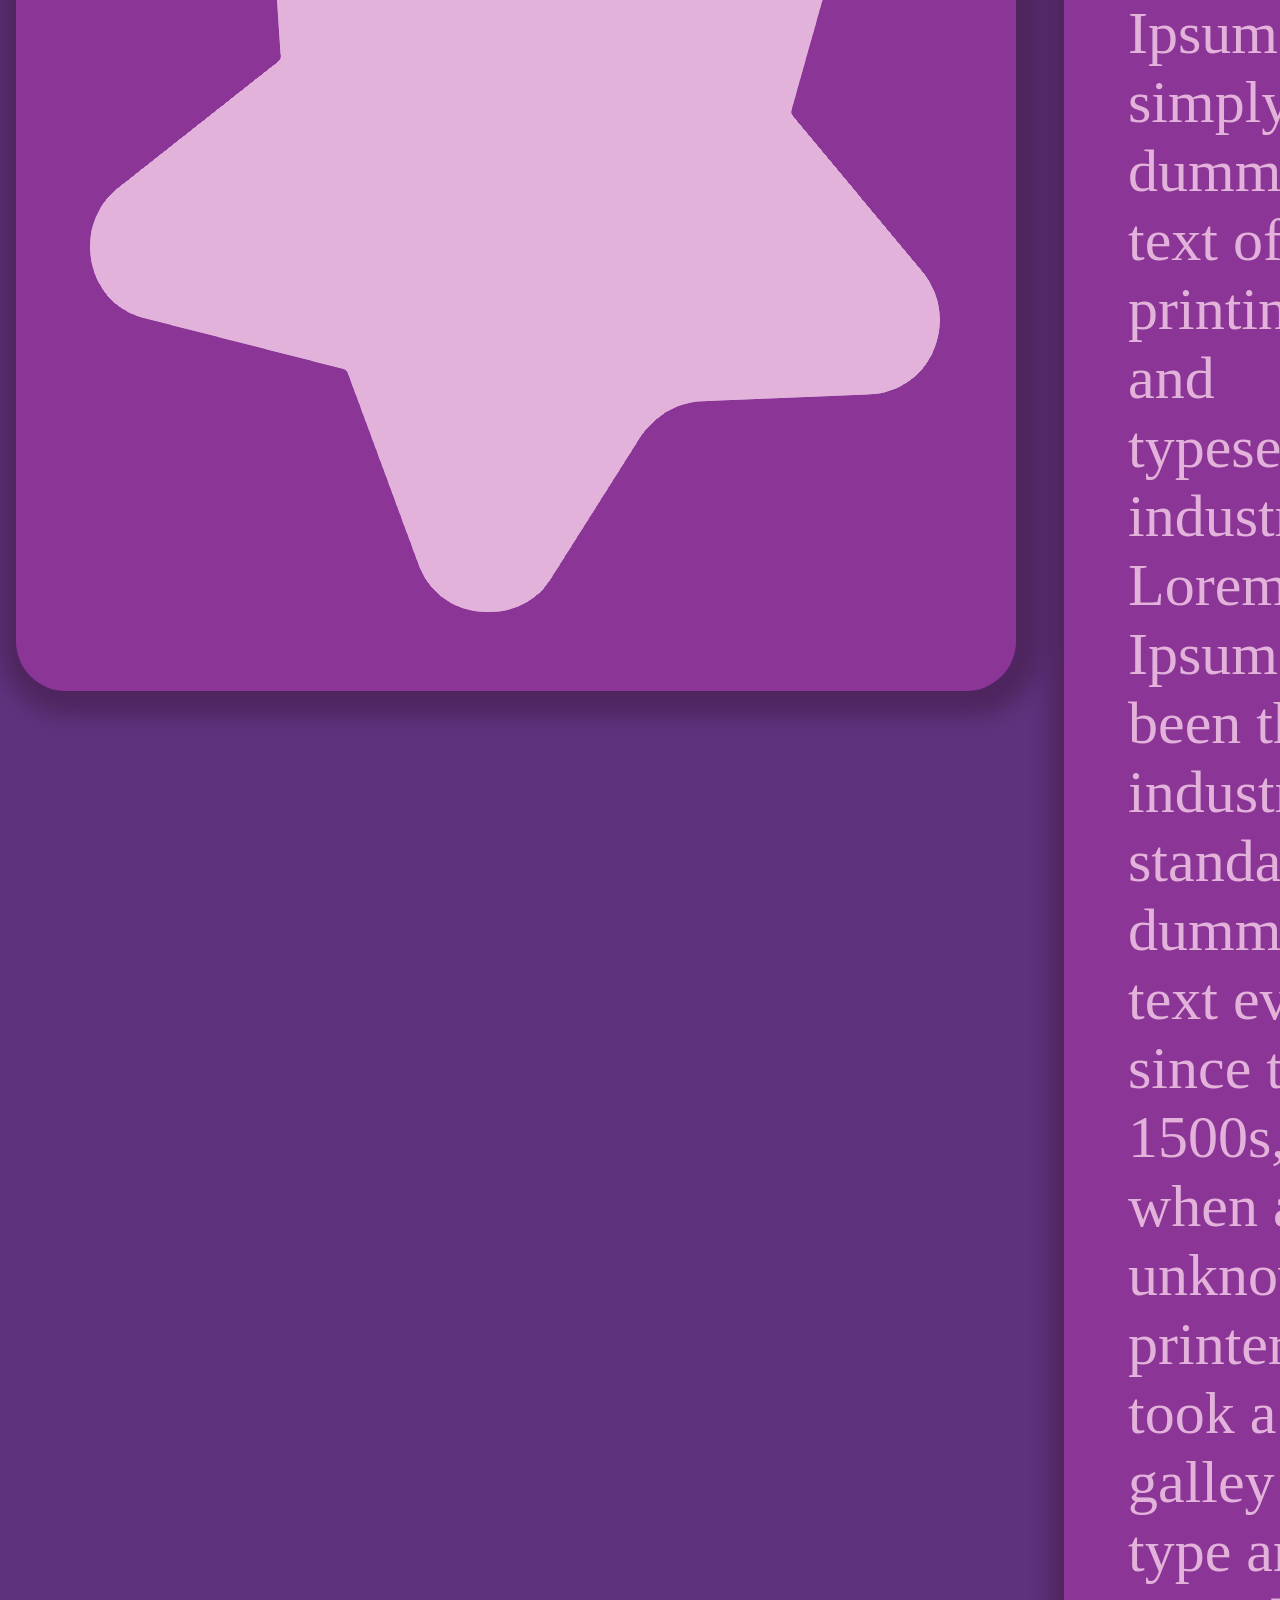
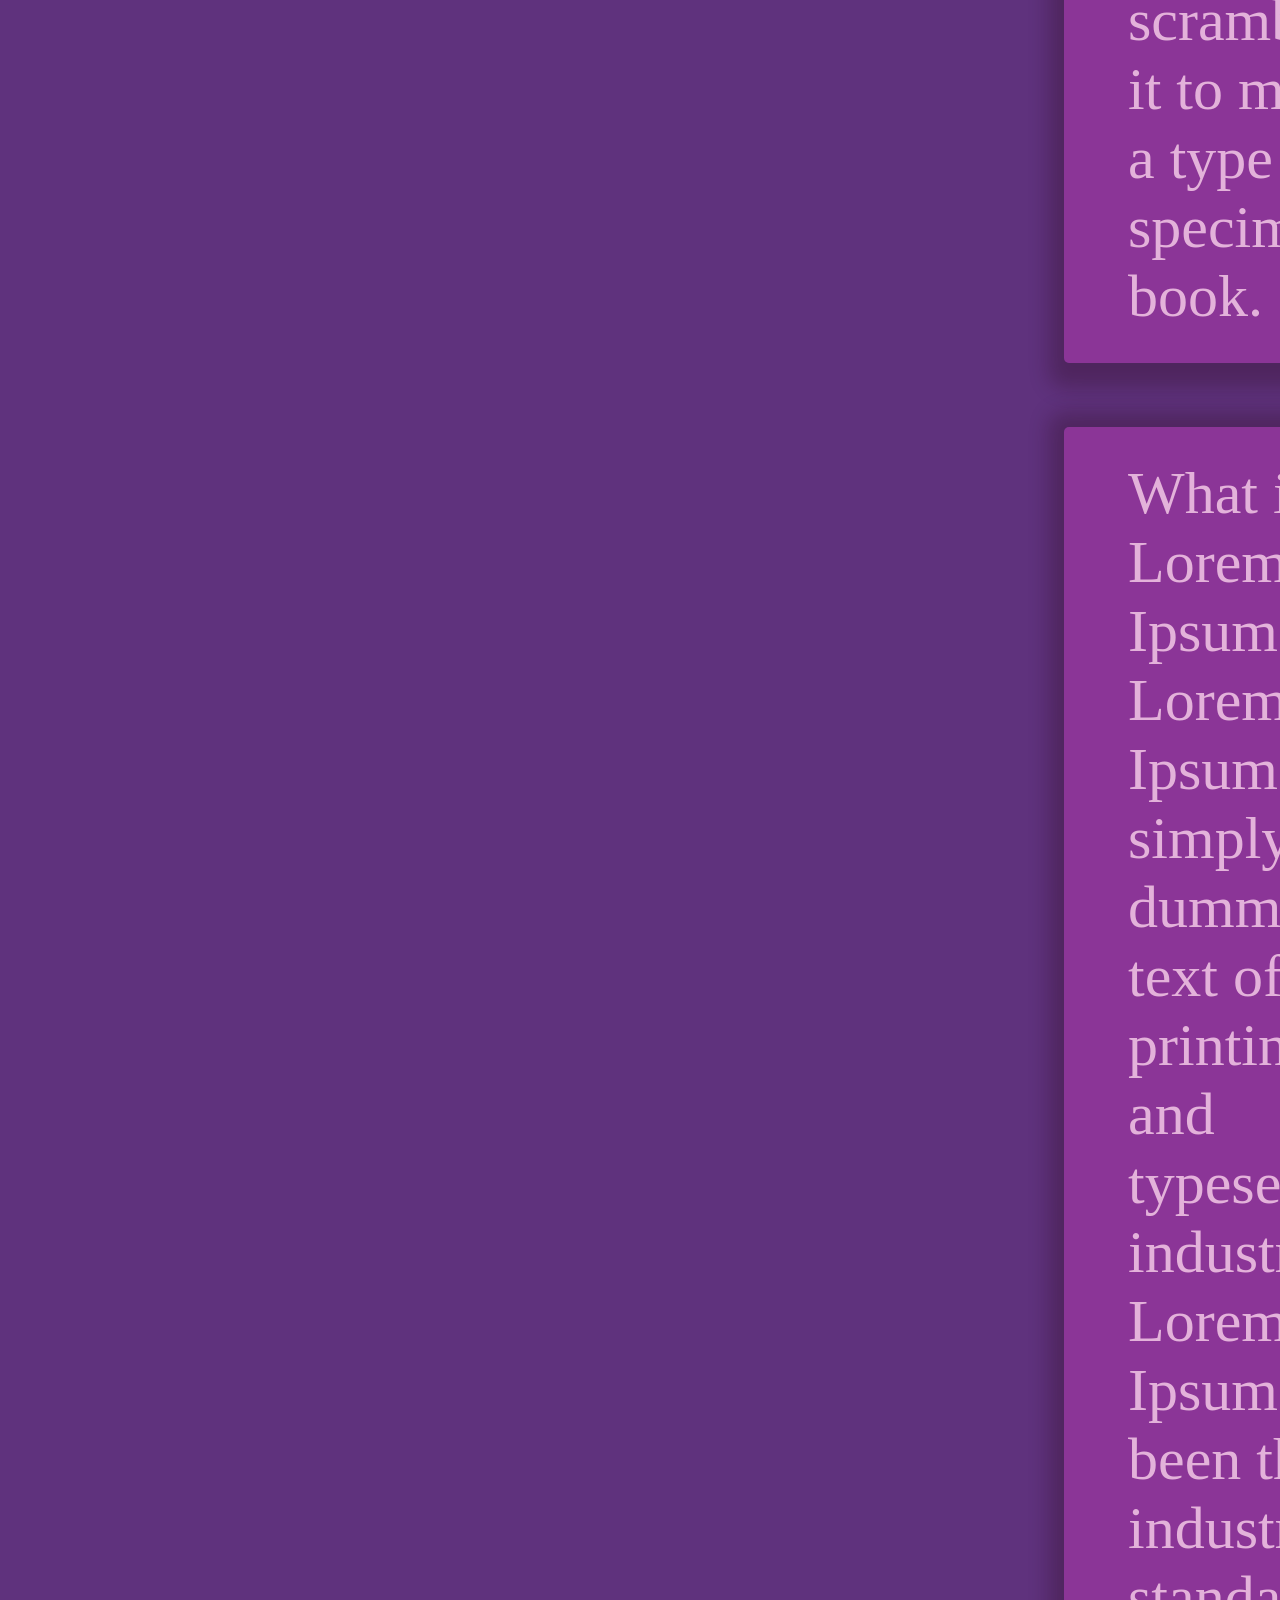
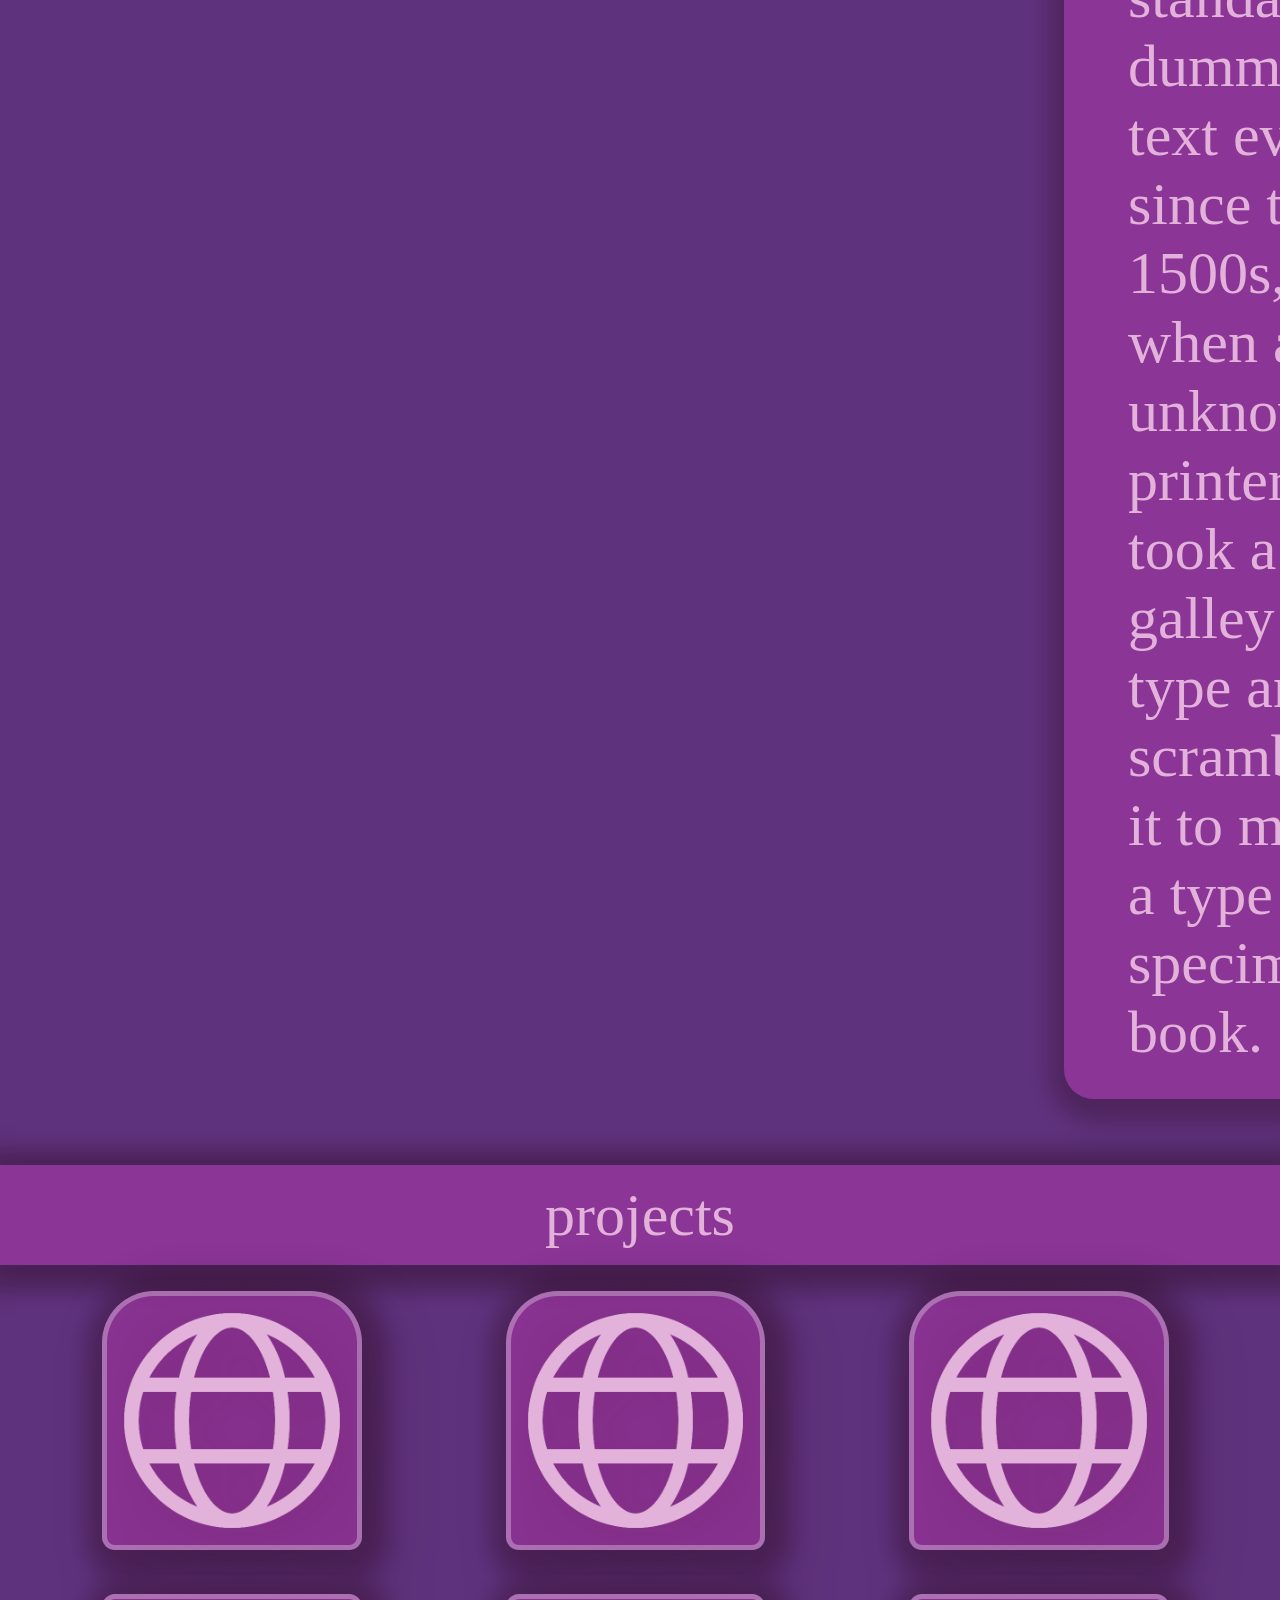
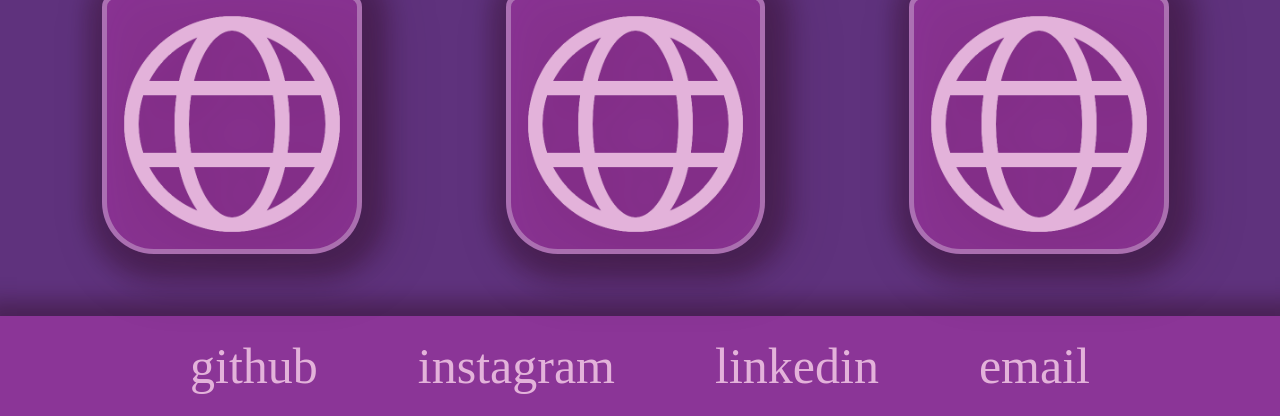
==== commit 95b2c353: "temporary changes" ====
--- a/index.html
+++ b/index.html
@@ -9,9 +9,9 @@
 <body> 
     <header id="home">
         
-        <h1>Michael A.</h1>
-        <h1 class="flip">Michael A.</h1>
-        <h2>front-end developer</h2>
+        <h1>Agência Criativa Web</h1>
+        <h1 class="flip">Agência Criativa Web</h1>
+        <h2>design digital</h2>
         <img class = headerimg src = "layered-waves-haikei.svg" alt = "some image">
 
     </header>
@@ -52,8 +52,8 @@
               
 
 <projects id="projects">
-                <a href="First project/bones.html"> <img class= linkimg src="internet.png"></a>
-                <a href="CrudCrud/FunnyName.html">  <img class= linkimg src="internet.png"></a>
+                <a href="home"> <img class= linkimg src="internet.png"></a>
+                <a href="about">  <img class= linkimg src="internet.png"></a>
                 <a href="#projects">                <img class= linkimg src="internet.png"></a>
                 
                 
--- a/style.css
+++ b/style.css
@@ -76,6 +76,7 @@
 
 .articleimg {
         width: 100%;
+
         background:rgba(183, 57, 178, 0.5);
         border-radius: 20% 20% 5% 5%;
         box-shadow:5px 5px 20px 20px rgba(42, 9, 27, 0.3);
@@ -132,7 +133,33 @@
 
 
 }
-
+@media (max-width: 768px){
+
+    article {
+        display: flex;
+        flex-direction: column;   
+        min-height: 100vh;
+        gap: 2rem;
+        margin: 0;
+        padding: 1rem;
+    }
+
+    .articleimg {
+        width: 100%;   
+    }
+
+    
+main {
+        align-items: stretch;
+    }
+
+    section,
+    aside {
+        width: 100%;   
+        margin: 0;   
+        align-self: center;  
+    }
+}
 /*nav things*/
 a:hover {
     text-decoration: none;
@@ -241,29 +268,3 @@
 
 
 }
-@media (max-width: 768px){
-
-    article {
-        display: flex;
-        flex-direction: column;   
-        min-height: 100vh;
-        gap: 2rem;
-        margin: 0;
-        padding: 1rem;
-    }
-
-    .articleimg {
-        width: 100%;   
-    }
-
-    
-main {
-        align-items: stretch;
-    }
-
-    section,
-    aside {
-        width: 100%;   
-        margin: 0;     
-    }
-}
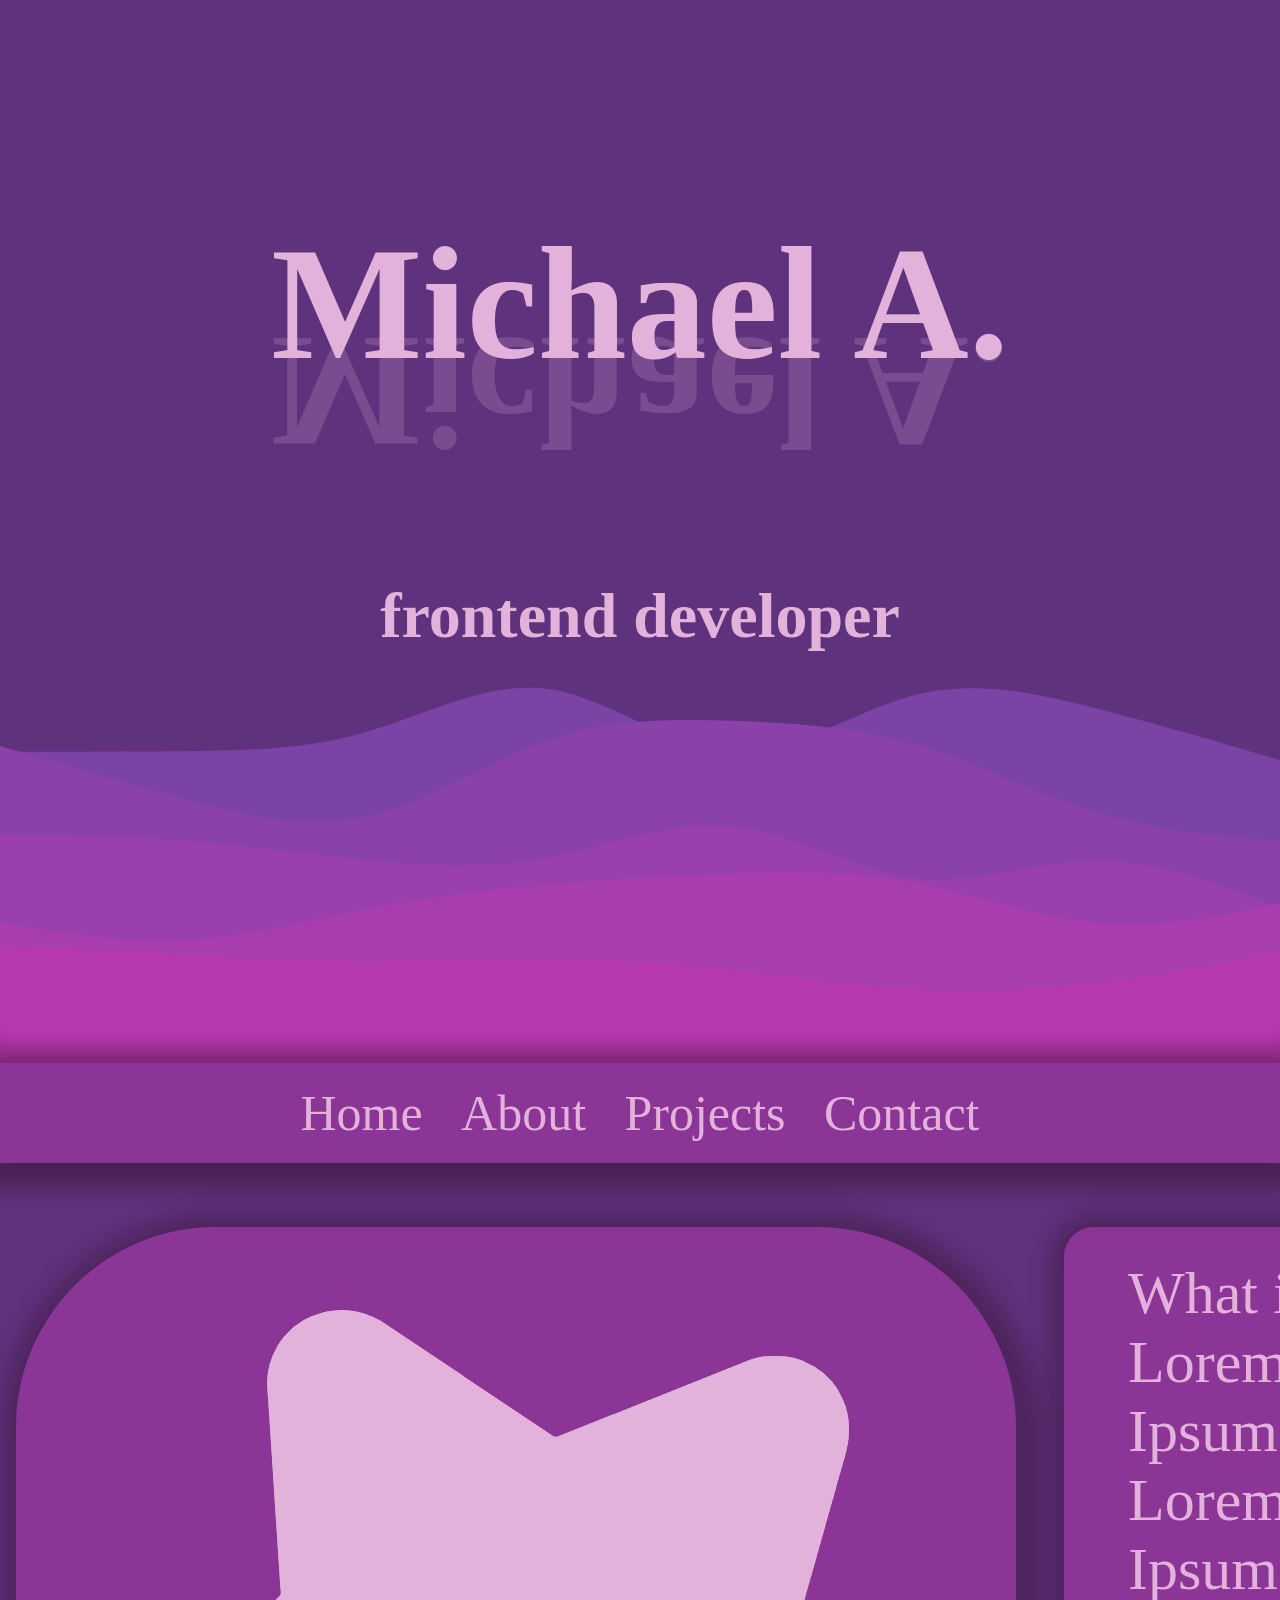
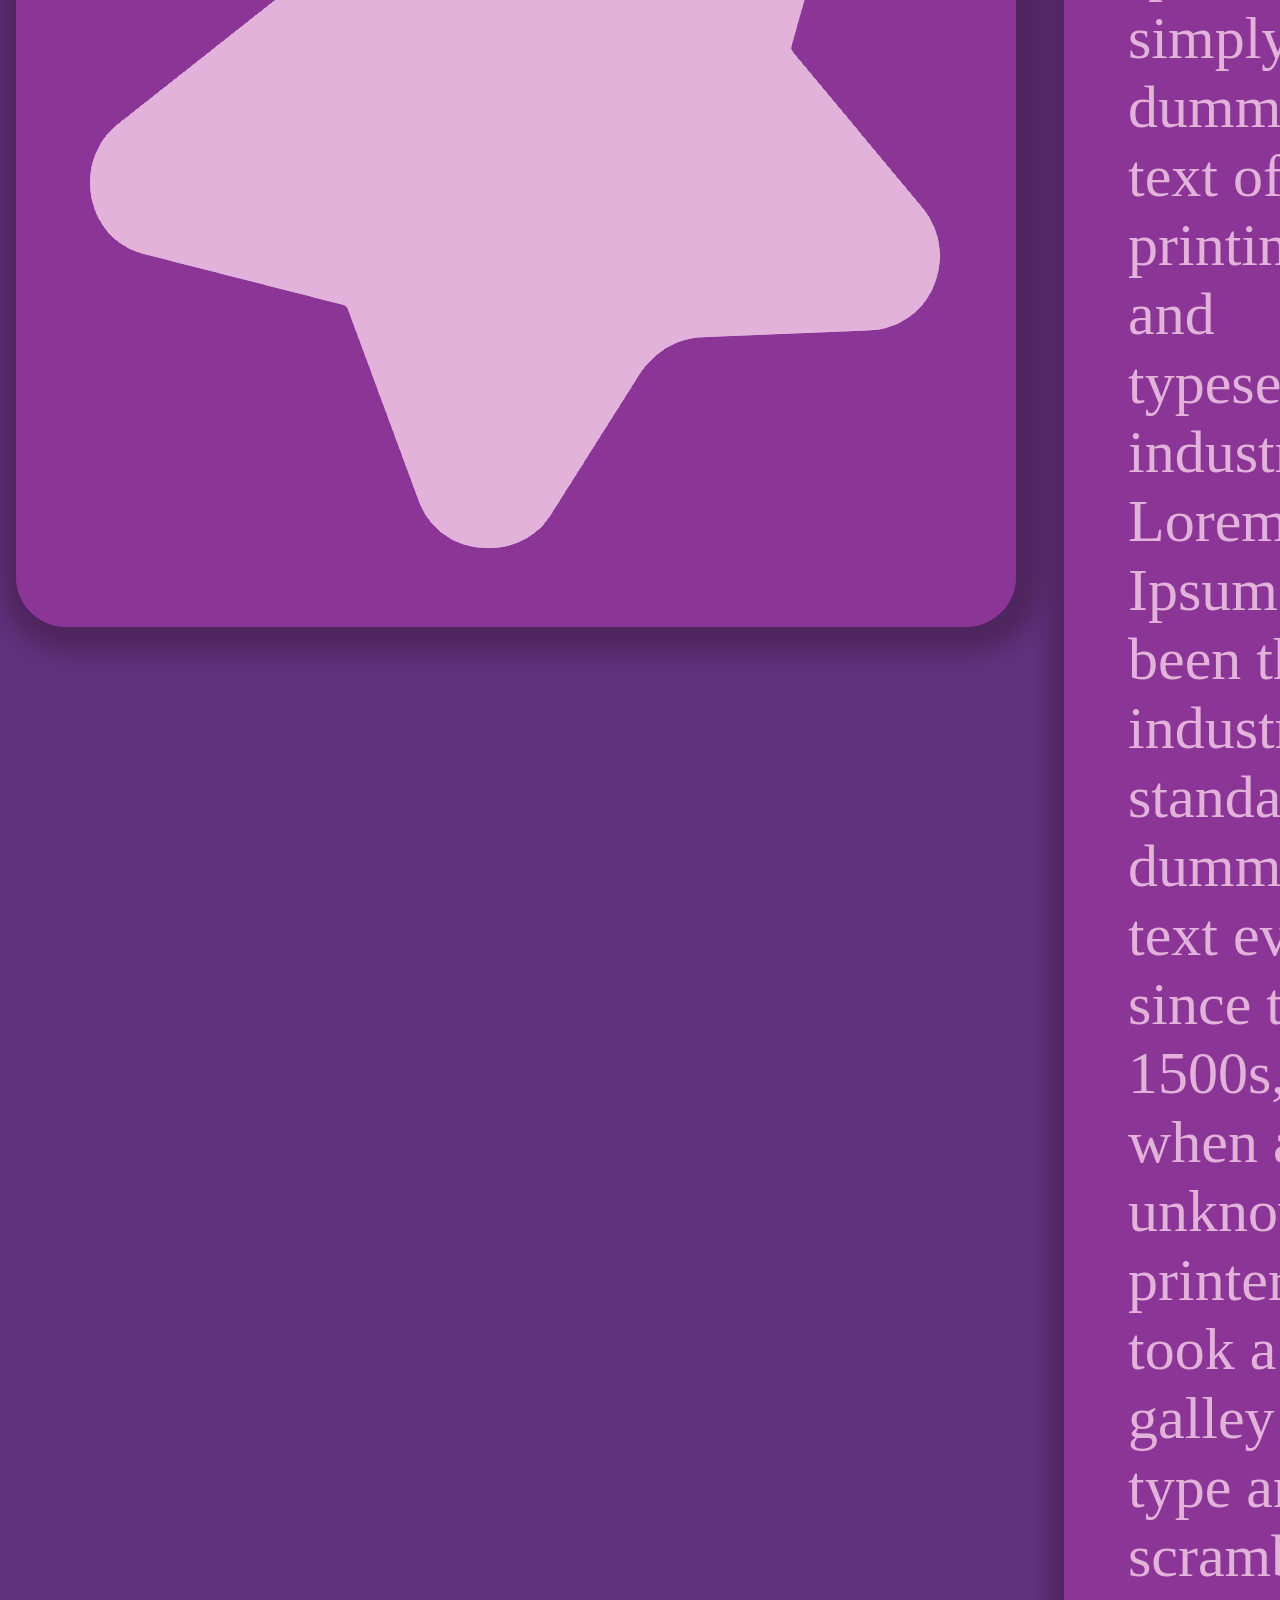
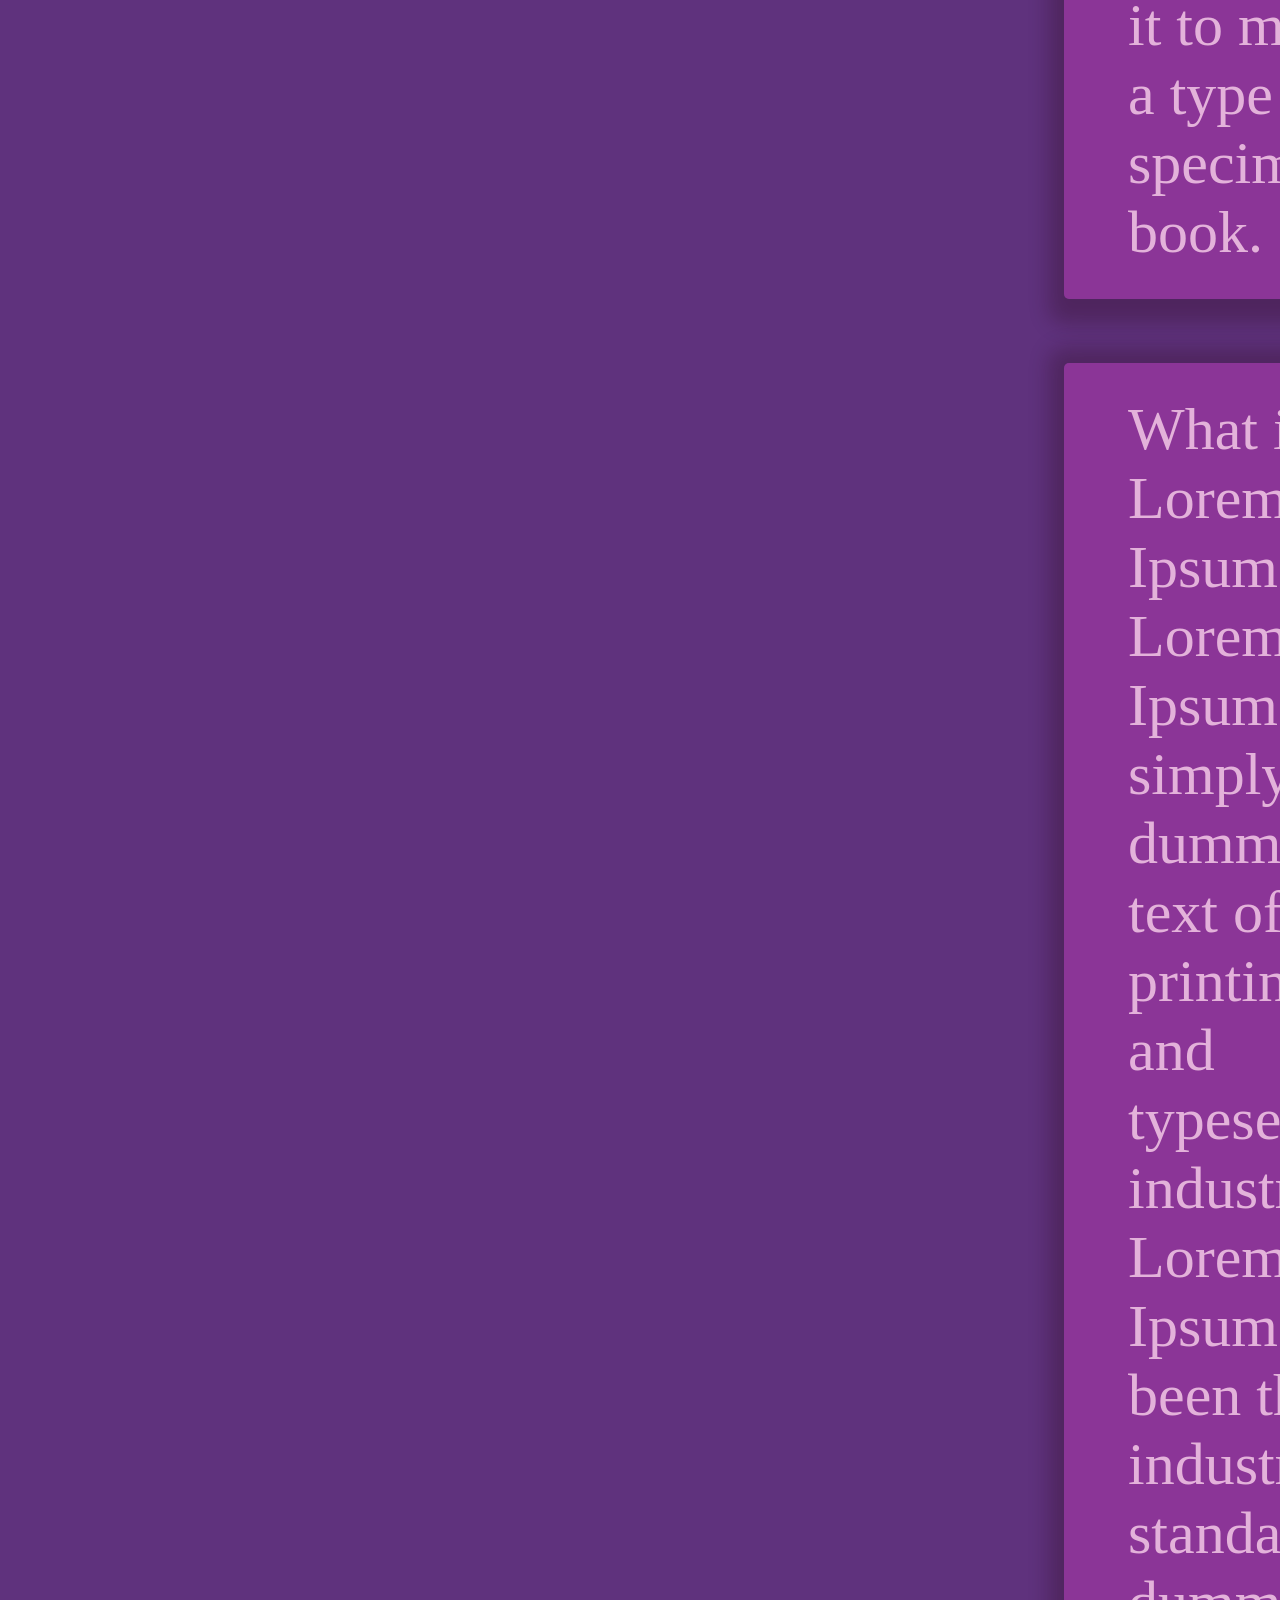
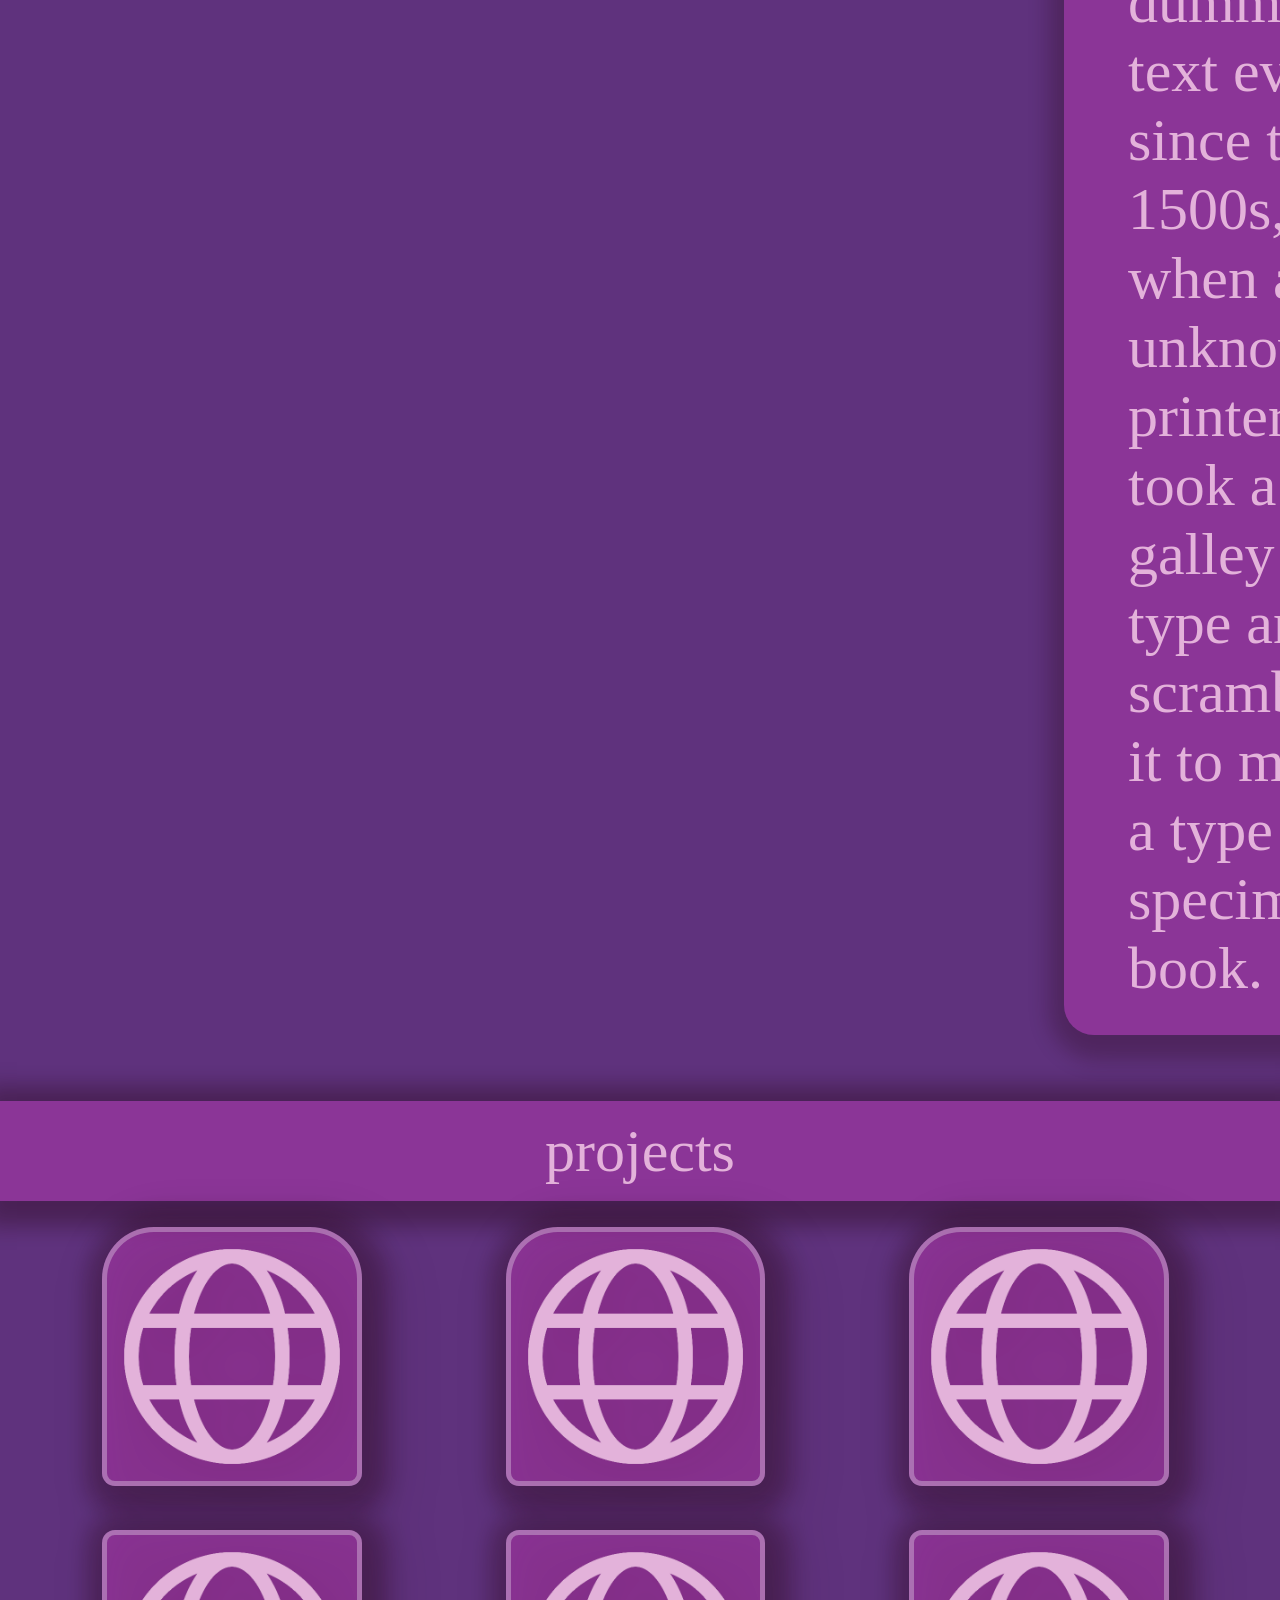
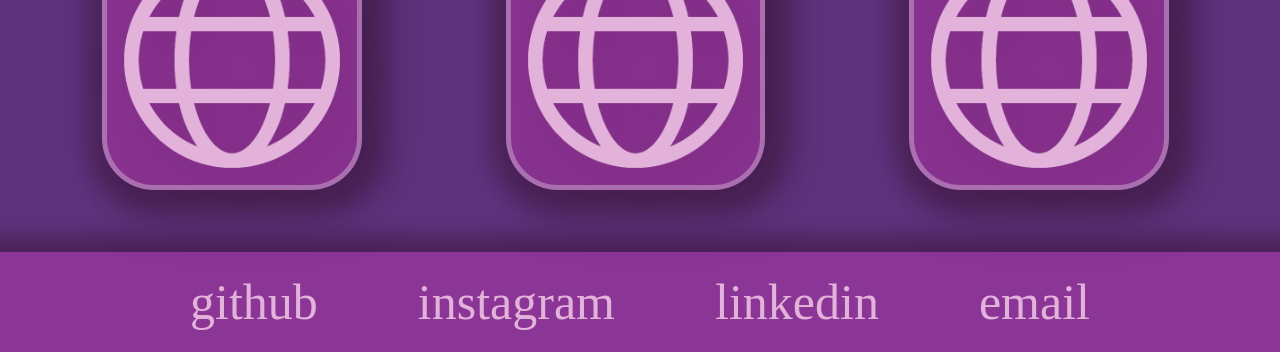
==== commit 923bf257: "back again" ====
--- a/index.html
+++ b/index.html
@@ -9,9 +9,9 @@
 <body> 
     <header id="home">
         
-        <h1>Agência Criativa Web</h1>
-        <h1 class="flip">Agência Criativa Web</h1>
-        <h2>design digital</h2>
+        <h1>Michael A.</h1>
+        <h1 class="flip">Michael A.</h1>
+        <h2>frontend developer</h2>
         <img class = headerimg src = "layered-waves-haikei.svg" alt = "some image">
 
     </header>
